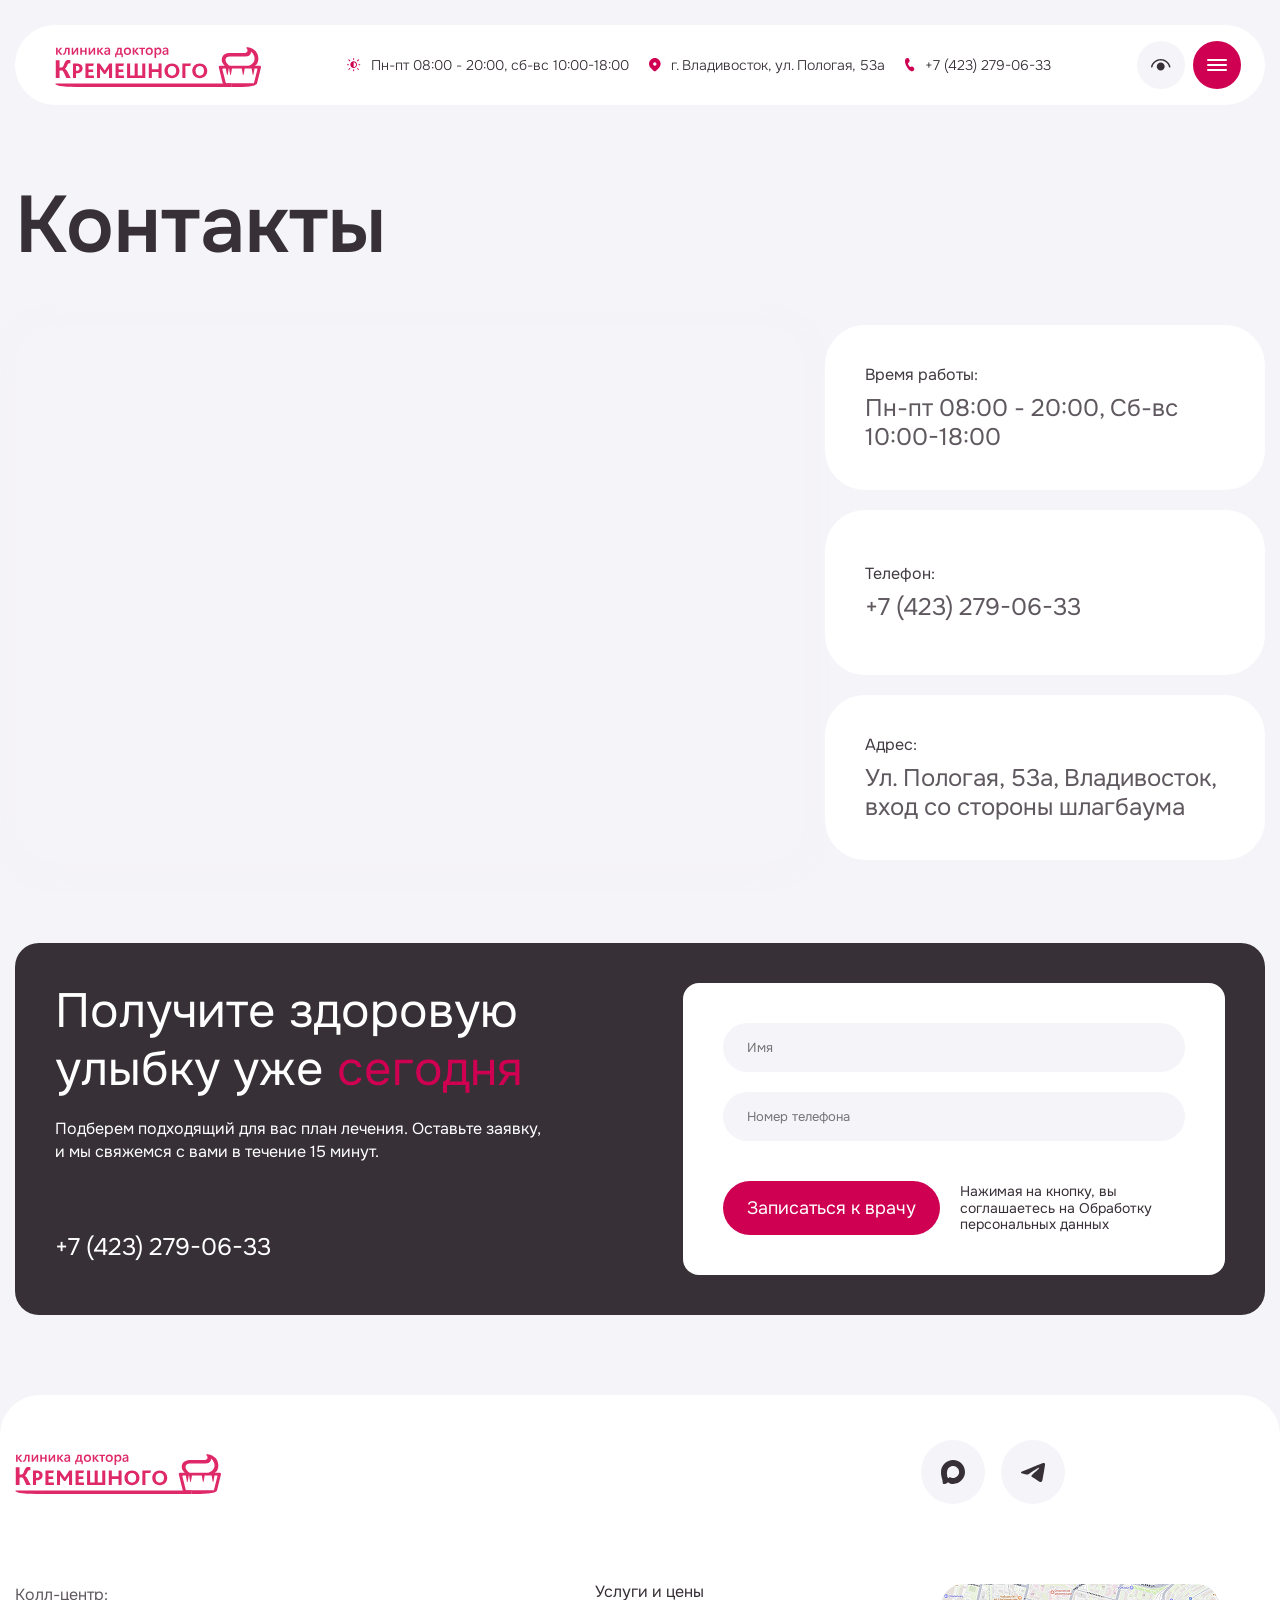
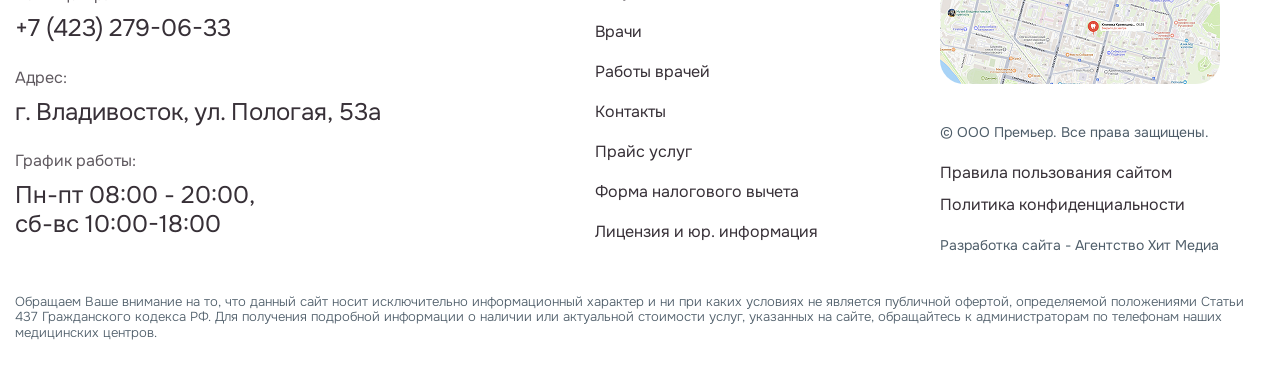
==== template-contacts.html @ be26150f "." ====
<!DOCTYPE html>
<html lang="en">
<head>
    <meta charset="UTF-8">
    <meta name="viewport" content="width=device-width, initial-scale=1.0">
    <link rel="stylesheet" href="css/style.css">
    <title>Document</title>
</head>
<body class="">
    <div class="wrapper">
        <header class="header">
            <div class="container">
                <div class="header__inner">
                    <a href="#" class="logo">
                        <img src="img/logo/logo.svg" alt="Логотип компании">
                    </a>
                    <div class="header__info">
                        <div class="work-time">
                            <svg width="14" height="14" viewBox="0 0 14 14" fill="none" xmlns="http://www.w3.org/2000/svg">
                            <path d="M7.16667 0.5C7.16667 0.22386 6.9428 0 6.66667 0C6.39053 0 6.16667 0.22386 6.16667 0.5V1.5C6.16667 1.77614 6.39053 2 6.66667 2C6.9428 2 7.16667 1.77614 7.16667 1.5V0.5ZM10 6.66667C10 8.5076 8.5076 10 6.66667 10C4.82572 10 3.33333 8.5076 3.33333 6.66667C3.33333 4.82572 4.82572 3.33333 6.66667 3.33333C8.5076 3.33333 10 4.82572 10 6.66667ZM9 6.66667C9 5.378 7.95533 4.33333 6.66667 4.33333V9C7.95533 9 9 7.95533 9 6.66667ZM13.3333 6.66667C13.3333 6.9428 13.1095 7.16667 12.8333 7.16667H11.8333C11.5572 7.16667 11.3333 6.9428 11.3333 6.66667C11.3333 6.39053 11.5572 6.16667 11.8333 6.16667H12.8333C13.1095 6.16667 13.3333 6.39053 13.3333 6.66667ZM7.16667 11.8333C7.16667 11.5572 6.9428 11.3333 6.66667 11.3333C6.39053 11.3333 6.16667 11.5572 6.16667 11.8333V12.8333C6.16667 13.1095 6.39053 13.3333 6.66667 13.3333C6.9428 13.3333 7.16667 13.1095 7.16667 12.8333V11.8333ZM2 6.66667C2 6.9428 1.77614 7.16667 1.5 7.16667H0.5C0.22386 7.16667 0 6.9428 0 6.66667C0 6.39053 0.22386 6.16667 0.5 6.16667H1.5C1.77614 6.16667 2 6.39053 2 6.66667ZM2.18689 1.48003C1.99163 1.28476 1.67504 1.28476 1.47978 1.48003C1.28452 1.67529 1.28452 1.99187 1.47978 2.18713L2.47978 3.18713C2.67504 3.38239 2.99163 3.38239 3.18689 3.18713C3.38215 2.99187 3.38215 2.67529 3.18689 2.48003L2.18689 1.48003ZM1.47978 11.8538C1.67504 12.0491 1.99163 12.0491 2.18689 11.8538L3.18689 10.8538C3.38215 10.6585 3.38215 10.3419 3.18689 10.1467C2.99163 9.9514 2.67504 9.9514 2.47978 10.1467L1.47978 11.1467C1.28452 11.3419 1.28452 11.6585 1.47978 11.8538ZM11.1465 1.48003C11.3417 1.28476 11.6583 1.28476 11.8535 1.48003C12.0488 1.67529 12.0488 1.99187 11.8535 2.18713L10.8535 3.18713C10.6583 3.38239 10.3417 3.38239 10.1465 3.18713C9.9512 2.99187 9.9512 2.67529 10.1465 2.48003L11.1465 1.48003ZM11.8535 11.8538C11.6583 12.0491 11.3417 12.0491 11.1465 11.8538L10.1465 10.8538C9.9512 10.6585 9.9512 10.3419 10.1465 10.1467C10.3417 9.9514 10.6583 9.9514 10.8535 10.1467L11.8535 11.1467C12.0488 11.3419 12.0488 11.6585 11.8535 11.8538Z" fill="#CF0052"/>
                            </svg>
                            Пн-пт 08:00 - 20:00, сб-вс 10:00-18:00 
                        </div>
                        <div class="address">
                            <svg width="12" height="14" viewBox="0 0 12 14" fill="none" xmlns="http://www.w3.org/2000/svg">
                            <path d="M9.90954 9.90954L9.11821 10.6921C8.53495 11.2645 7.77821 12.0005 6.84761 12.9002C6.26615 13.4625 5.34361 13.4624 4.76221 12.9001L2.43479 10.6361C2.14228 10.3489 1.89743 10.1067 1.70021 9.90954C-0.566735 7.64261 -0.566735 3.96714 1.70021 1.7002C3.96714 -0.566735 7.64261 -0.566735 9.90954 1.7002C12.1765 3.96714 12.1765 7.64261 9.90954 9.90954ZM7.47168 5.98801C7.47168 5.06744 6.72541 4.32119 5.80488 4.32119C4.88435 4.32119 4.13807 5.06744 4.13807 5.98801C4.13807 6.90854 4.88435 7.65481 5.80488 7.65481C6.72541 7.65481 7.47168 6.90854 7.47168 5.98801Z" fill="#CF0052"/>
                            </svg>
                            г. Владивосток, ул. Пологая, 53а
                        </div>
                        <a class="phone" href="tel:">
                            <svg width="10" height="14" viewBox="0 0 10 14" fill="none" xmlns="http://www.w3.org/2000/svg">
                            <path d="M1.57527 0.29266L2.293 0.0633196C2.96555 -0.15158 3.68408 0.19572 3.97215 0.87488L4.54528 2.22645C4.79508 2.81541 4.65648 3.50802 4.20261 3.93877L2.93975 5.13744C3.01767 5.8544 3.25868 6.5604 3.66275 7.25547C4.06688 7.95047 4.57155 8.527 5.17681 8.98507L6.69361 8.47927C7.26855 8.28753 7.89468 8.50787 8.24735 9.026L9.06888 10.233C9.47888 10.8353 9.40515 11.6662 8.89641 12.1769L8.35128 12.7241C7.80868 13.2689 7.03368 13.4665 6.31675 13.2429C4.62415 12.7149 3.06795 11.1474 1.64809 8.54047C0.226181 5.92967 -0.275653 3.71459 0.142594 1.89526C0.318594 1.12971 0.8636 0.52006 1.57527 0.29266Z" fill="#CF0052"/>
                            </svg>
                            +7 (423) 279-06-33
                        </a>
                    </div>
                    <div class="header__btns">
                        <a class="header__btns-eye" href="#">
                            <svg width="20" height="12" viewBox="0 0 20 12" fill="none" xmlns="http://www.w3.org/2000/svg">
                            <path d="M9.72499 3.50462C11.9341 3.50462 13.725 5.2955 13.725 7.5046C13.725 9.7138 11.9341 11.5046 9.72499 11.5046C7.51582 11.5046 5.72496 9.7138 5.72496 7.5046C5.72496 5.2955 7.51582 3.50462 9.72499 3.50462ZM9.72499 0C14.3385 0 18.3211 3.15001 19.4261 7.5644C19.5267 7.9662 19.2825 8.3735 18.8807 8.4741C18.4788 8.5746 18.0716 8.3305 17.971 7.9286C17.0321 4.17796 13.6463 1.5 9.72499 1.5C5.8019 1.5 2.41506 4.18026 1.47782 7.9332C1.37746 8.335 0.970325 8.5794 0.568455 8.4791C0.166585 8.3787 -0.0778353 7.9716 0.0225247 7.5697C1.12561 3.15272 5.10945 0 9.72499 0Z" fill="#373037"/>
                            </svg>
                        </a>
                        <a href="#" class="burger-icon">
                            <span></span>
                        </a>
                    </div>
                </div>

                <div class="header-burger-nav">
                    <div class="header-burger__inner container">

                        <div class="header-burger__top">
                            <ul class="burger-nav__column">
                                <li class="burger-nav__phone">
                                    <p>Колл-центр:</p>
                                    <a href="">+7 (423) 279-06-33</a>
                                </li>
                                <li class="burger-nav__address">
                                    <p>Адрес:</p>
                                    <p>г. Владивосток, ул. Пологая, 53а</p>
                                </li>
                                <li class="burger-nav__time">
                                    <p>График работы:</p>
                                    <p>
                                        Пн-пт 08:00 - 20:00, сб-вс 10:00-18:00 
                                    </p>
                                </li>
                            </ul>
                            <div class="burger-nav__column">
                                <nav class="nav">
                                    <p class="column__title">Меню</p>
                                    <ul class="nav__list">
                                        <li class="nav__item"><a href="#">Врачи</a></li>
                                        <li class="nav__item"><a href="#">Услуги и цены</a></li>
                                        <li class="nav__item"><a href="#">Работы врачей</a></li>
                                        <li class="nav__item"><a href="#">Контакты</a></li>
                                    </ul>
                                </nav>
                            </div>
                            <div class="burger-nav__column">
                                <p class="column__title">Документы</p>
                                <ul>
                                    <li><a href="#">Прайс услуг</a></li>
                                    <li><a href="#">Правовые положения</a></li>
                                    <li><a href="#">Договор на оказание услуг</a></li>
                                    <li><a href="#">Форма налогового вычета</a></li>
                                    <li><a href="#">Лицензия и юр. информация</a></li>
                                </ul>
                            </div>
                        </div>
    
                        <div class="header-burger__bottom">
                            <a href="#">
                                <svg width="24" height="24" viewBox="0 0 24 24" fill="none" xmlns="http://www.w3.org/2000/svg">
                                <path fill-rule="evenodd" clip-rule="evenodd" d="M12.2578 23.9315C9.90253 23.9315 8.80799 23.5862 6.90543 22.2048C5.70199 23.7588 1.89113 24.9733 1.72492 22.8955C1.72492 21.3358 1.38108 20.0178 0.991393 18.5789C0.527223 16.8062 0 14.832 0 11.9715C0 5.13969 5.58166 0 12.1948 0C18.8137 0 23.9999 5.39294 23.9999 12.0348C24.0221 18.574 18.7687 23.8966 12.2578 23.9315ZM12.3553 5.90517C9.13465 5.73827 6.62461 7.97718 6.06875 11.4881C5.6103 14.3946 6.42405 17.9342 7.11745 18.1184C7.44983 18.199 8.28651 17.5198 8.80799 16.9961C9.6703 17.5944 10.6745 17.9537 11.7192 18.0378C15.0563 18.1991 17.9077 15.6475 18.1317 12.2996C18.2622 8.94459 15.6928 6.10294 12.3553 5.91094V5.90517Z" fill="#373037"/>
                                </svg>
                            </a>
                            <a href="#">
                                <svg width="24" height="19" viewBox="0 0 24 19" fill="none" xmlns="http://www.w3.org/2000/svg">
                                <path fill-rule="evenodd" clip-rule="evenodd" d="M1.64987 8.17938C8.09231 5.49804 12.3883 3.73034 14.5378 2.87627C20.675 0.437736 21.9503 0.0141366 22.7815 0.000149138C22.9643 -0.00292726 23.3731 0.0403535 23.6379 0.245594C23.8614 0.418895 23.9229 0.653001 23.9524 0.817309C23.9818 0.981618 24.0185 1.35592 23.9893 1.64838C23.6568 4.98655 22.2177 13.0874 21.4856 16.8262C21.1758 18.4082 20.5658 18.9387 19.9753 18.9906C18.6919 19.1034 17.7174 18.1804 16.4744 17.402C14.5294 16.184 13.4305 15.4259 11.5425 14.2373C9.36064 12.8638 10.7751 12.1089 12.0185 10.8751C12.344 10.5522 17.9985 5.63905 18.1079 5.19335C18.1216 5.13761 18.1343 4.92982 18.0051 4.82011C17.8759 4.71039 17.6851 4.74791 17.5475 4.77775C17.3524 4.82004 14.2452 6.78196 8.22584 10.6635C7.34386 11.242 6.545 11.5239 5.82924 11.5091C5.04018 11.4929 3.52233 11.0829 2.39397 10.7326C1.00999 10.3028 -0.0899676 10.0756 0.00581422 9.34573C0.0557033 8.96558 0.603723 8.57679 1.64987 8.17938Z" fill="#373037"/>
                                </svg>
                            </a>
                        </div>
                    </div>

                </div>
            </div>
        </header>

        <main class="main">
            <section class="hero-section">
                <div class="container">
                    <h1 class="section__title">Контакты</h1>
                    <div class="contacts__inner">
                        <div class="contacts__column">
                            <iframe src="https://yandex.ru/map-widget/v1/?um=constructor%3A7e3ca9efb55ebc6b93f25aa9ad76869f845c40c730235722e3cf40fe9f1880e3&amp;source=constructor" width="900" height="535" frameborder="0"></iframe>
                        </div>
                        <div class="contacts__column">
                            <div class="contacts__block">
                                <p>Время работы:</p>
                                <p>Пн-пт 08:00 - 20:00,
                                    Сб-вс 10:00-18:00
                                </p>
                            </div>
                            <div class="contacts__block">
                                <p>Телефон:</p>
                                <a href="">+7 (423) 279-06-33</a>
                            </div>
                            <div class="contacts__block">
                                <p>Адрес:</p>
                                <p>Ул. Пологая, 53а, Владивосток, вход со стороны шлагбаума</p>
                            </div>
                        </div>
                    </div>
                </div>
            </section>

            <section class="form">
                <div class="container">
                    <div class="form__inner">
                        <div class="form__column">
                            <h6 class="title">Получите здоровую улыбку уже <span class="title__accent">сегодня</span></h6>
                            <p class="form__column-text">Подберем подходящий для вас план лечения. Оставьте заявку, и мы свяжемся с вами в течение 15 минут.</p>
                            <a href="#" class="form__column-number">+7 (423) 279-06-33</a>
                        </div>
                        <form action="">
                            <input type="text" placeholder="Имя">
                            <input type="tel" placeholder="Номер телефона" >
                            <label for="">
                                <input type="submit" value="Записаться к врачу">
                                <span>Нажимая на кнопку, вы соглашаетесь на Обработку персональных данных</span>
                            </label>
                        </form>
                    </div>
                </div>
            </section>


            <section class="">

            </section>
        </main>


        <footer class="footer">
            <div class="container">
                <div class="footer__top">
                    <a href="#" class="logo">
                        <img src="img/logo/logo.svg" alt="Логотип компании">
                    </a>

                    <div class="footer__socials">
                        <a href="#">
                                <svg width="24" height="24" viewBox="0 0 24 24" fill="none" xmlns="http://www.w3.org/2000/svg">
                                <path fill-rule="evenodd" clip-rule="evenodd" d="M12.2578 23.9315C9.90253 23.9315 8.80799 23.5862 6.90543 22.2048C5.70199 23.7588 1.89113 24.9733 1.72492 22.8955C1.72492 21.3358 1.38108 20.0178 0.991393 18.5789C0.527223 16.8062 0 14.832 0 11.9715C0 5.13969 5.58166 0 12.1948 0C18.8137 0 23.9999 5.39294 23.9999 12.0348C24.0221 18.574 18.7687 23.8966 12.2578 23.9315ZM12.3553 5.90517C9.13465 5.73827 6.62461 7.97718 6.06875 11.4881C5.6103 14.3946 6.42405 17.9342 7.11745 18.1184C7.44983 18.199 8.28651 17.5198 8.80799 16.9961C9.6703 17.5944 10.6745 17.9537 11.7192 18.0378C15.0563 18.1991 17.9077 15.6475 18.1317 12.2996C18.2622 8.94459 15.6928 6.10294 12.3553 5.91094V5.90517Z" fill="#373037"/>
                                </svg>
                        </a>
                        <a href="#">
                                <svg width="24" height="19" viewBox="0 0 24 19" fill="none" xmlns="http://www.w3.org/2000/svg">
                                <path fill-rule="evenodd" clip-rule="evenodd" d="M1.64987 8.17938C8.09231 5.49804 12.3883 3.73034 14.5378 2.87627C20.675 0.437736 21.9503 0.0141366 22.7815 0.000149138C22.9643 -0.00292726 23.3731 0.0403535 23.6379 0.245594C23.8614 0.418895 23.9229 0.653001 23.9524 0.817309C23.9818 0.981618 24.0185 1.35592 23.9893 1.64838C23.6568 4.98655 22.2177 13.0874 21.4856 16.8262C21.1758 18.4082 20.5658 18.9387 19.9753 18.9906C18.6919 19.1034 17.7174 18.1804 16.4744 17.402C14.5294 16.184 13.4305 15.4259 11.5425 14.2373C9.36064 12.8638 10.7751 12.1089 12.0185 10.8751C12.344 10.5522 17.9985 5.63905 18.1079 5.19335C18.1216 5.13761 18.1343 4.92982 18.0051 4.82011C17.8759 4.71039 17.6851 4.74791 17.5475 4.77775C17.3524 4.82004 14.2452 6.78196 8.22584 10.6635C7.34386 11.242 6.545 11.5239 5.82924 11.5091C5.04018 11.4929 3.52233 11.0829 2.39397 10.7326C1.00999 10.3028 -0.0899676 10.0756 0.00581422 9.34573C0.0557033 8.96558 0.603723 8.57679 1.64987 8.17938Z" fill="#373037"/>
                                </svg>
                        </a>
                    </div>


                </div>
                <div class="footer__hero">
                    <ul class="burger-nav__column">
                        <li class="burger-nav__phone">
                            <p>Колл-центр:</p>
                            <a href="">+7 (423) 279-06-33</a>
                        </li>
                        <li class="burger-nav__address">
                            <p>Адрес:</p>
                            <p>г. Владивосток, ул. Пологая, 53а</p>
                        </li>
                        <li class="burger-nav__time">
                            <p>График работы:</p>
                            <p>
                                Пн-пт 08:00 - 20:00, сб-вс 10:00-18:00 
                            </p>
                        </li>
                    </ul>

                    <div class="footer__info">
                        <div class="footer__column">
                            <ul>
                                <li><a href="#">Услуги и цены</a></li>
                                <li><a href="#">Врачи</a></li>
                                <li><a href="#">Работы врачей</a></li>
                                <li><a href="#">Контакты</a></li>
                                <li><a href="#">Прайс услуг</a></li>
                                <li><a href="#">Форма налогового вычета</a></li>
                                <li><a href="#">Лицензия и юр. информация</a></li>
                            </ul>
                        </div>
                        <div class="footer__column">
                            <div class="footer__map">
                                <img src="img/decor/address-map.jpg" alt="">
                            </div>
                            <p>© ООО Премьер. Все права защищены.</p>
                            <div class="footer__column-link">
                                <a href="#">Правила пользования сайтом</a>
                                <a href="#">Политика конфиденциальности</a>
                            </div>
                            <p>Разработка сайта - Агентство Хит Медиа</p>
                        </div>
                    </div>

                </div>
                <div class="footer__bottom">
                    <p>Обращаем Ваше внимание на то, что данный сайт носит исключительно информационный характер и ни при каких условиях не является публичной офертой, определяемой положениями Статьи 437 Гражданского кодекса РФ. Для получения подробной информации о наличии или актуальной стоимости услуг, указанных на сайте, обращайтесь к администраторам по телефонам наших медицинских центров.</p>
                </div>
            </div>
        </footer>
    </div>


    <script>

    </script>

    <script src="js/inputmask.min.js"></script>
    <script src="js/swiper-bundle.min.js"></script>
    <script src="js/script.js"></script>
</body>
</html>
---- css/style.css ----
@import url("reset.css");
@import url("font.css");
@import url("swiper-bundle.min.css");
@import url("doctors.css");


:root {
  --body-bg: #f5f4f9;
  --general-dark: #373037;
  --accent: #cf0052;
}
html {
  scroll-behavior: smooth;
  scroll-padding-top: 10vh;
}
body {
  background: var(--body-bg);
  font-family: "Onest", "Arial", sans-serif;
  color: #373037;
}

.wrapper {
  min-height: 100%;
  width: 100%;
  overflow: hidden;
  display: flex;
  flex-direction: column;
  justify-content: space-between;
}
.container {
  max-width: 1388px;
  margin: 0 auto;
  padding: 0 15px;
  height: 100%;
}
.body--opened-menu {
  overflow: hidden;
}
.title {
  font-size: 48px;
  line-height: 120%;
}
.title__accent {
  color: var(--accent);
}
.advantages,
.directions,
.banner,
.portfolio,
.feedback,
.team,
.media,
.stocks,
.form,
.footer {
  margin-top: 80px;
}
/* ---------------------------------------------------------------------------------------------------------- */
.hero-button-prev,
.hero-button-next,
.team-prev,
.team-next {
  background: #ffffff;
}
.portfolio-prev,
.portfolio-next,
.feedback-prev,
.feedback-next {
  background: var(--body-bg);
}
.hero-button-prev,
.hero-button-next,
.portfolio-prev,
.portfolio-next,
.feedback-prev,
.feedback-next,
.team-prev,
.team-next {
  width: 52px;
  height: 52px;
  border-radius: 100%;
  display: flex;
  justify-content: center;
  align-items: center;
  cursor: pointer;
  transition: all 0.3s;
}
.hero-button-prev svg path,
.hero-button-next svg path,
.portfolio-prev svg path,
.portfolio-next svg path,
.feedback-prev svg path,
.feedback-next svg path,
.team-prev svg path,
.team-next svg path {
  transition: all 0.3s;
}
.hero-button-prev:hover svg path,
.hero-button-next:hover svg path,
.portfolio-prev:hover svg path,
.portfolio-next:hover svg path,
.feedback-prev:hover svg path,
.feedback-next:hover svg path,
.team-prev:hover svg path,
.team-next:hover svg path {
  fill: #ffffff;
}
.hero-button-prev:hover,
.hero-button-next:hover,
.portfolio-prev:hover,
.portfolio-next:hover,
.feedback-prev:hover,
.feedback-next:hover,
.team-prev:hover,
.team-next:hover {
  background: var(--accent);
}

/* ---------------------------------------------------------------------------------------------------------- */
.header {
  padding-top: 25px;
}
.header__inner {
  padding: 16px 24px 16px 40px;
  background: #ffffff;
  border-radius: 40px;
  display: flex;
  justify-content: space-between;
  align-items: center;
}
.logo img {
  max-width: 206px;
  width: 100%;
}
.header__info {
  display: flex;
  gap: 20px;
  font-size: 14px;
  font-weight: 300;
}
.work-time,
.address,
.phone {
  display: flex;
  align-items: center;
  gap: 10px;
}
.header__btns {
  display: flex;
  align-items: center;
  gap: 8px;
}
.header__btns-eye {
  background: var(--body-bg);
  width: 48px;
  height: 48px;
  border-radius: 100%;
  display: flex;
  justify-content: center;
  align-items: center;
}
.burger-icon {
  background: var(--accent);
  width: 48px;
  height: 48px;
  display: flex;
  justify-content: center;
  align-items: center;
  border-radius: 100%;
}
.burger-icon span,
.burger-icon span::before,
.burger-icon span::after {
  display: block;
  background: #ffffff;
  width: 20px;
  height: 2px;
  border-radius: 100px;
  transition: all 0.4s;
}
.burger-icon span {
  position: relative;
}
.burger-icon span::before,
.burger-icon span::after {
  content: "";
  position: absolute;
}
.burger-icon span::before {
  top: -5px;
  transition: all 0.4s;
}
.burger-icon span::after {
  bottom: -5px;
  transition: all 0.4s;
}
.body--opened-menu .burger-icon span::before {
  top: 0px;
  transform: rotate(45deg);
}
.body--opened-menu .burger-icon span::after {
  bottom: 0px;
  transform: rotate(-45deg);
}
.body--opened-menu .burger-icon span {
  background: transparent;
}

.header-burger__top {
  display: grid;
  grid-template-columns: 1fr 325px 325px;
  gap: 20px;
}
.burger-nav__column:first-child,
.burger-nav__column ul,
.footer__column ul {
  display: flex;
  flex-direction: column;
  gap: 24px;
}
.burger-nav__phone p,
.burger-nav__address p:first-child,
.burger-nav__time p:first-child {
  font-size: 16px;
  color: rgba(55, 48, 55, 0.8);
  line-height: 140%;
  margin-bottom: 8px;
}
.burger-nav__phone a,
.burger-nav__address p:last-child,
.burger-nav__time p:last-child,
.column__title,
.burger-nav__column:nth-child(2) ul li {
  font-size: 24px;
  line-height: 120%;
}
.burger-nav__time p:last-child {
  max-width: 250px;
}
.column__title {
  color: var(--accent);
  margin-bottom: 37px;
}
.burger-nav__column:nth-child(2) ul li {
  font-weight: normal;
}
.burger-nav__column:last-child ul li {
  color: rgba(55, 48, 55, 0.8);
}
.burger-nav__column ul li a {
  transition: all 0.3s;
}
.burger-nav__column ul li a:hover {
  color: var(--accent);
}
.header-burger__bottom {
  margin-top: 80px;
  display: flex;
  align-items: center;
  gap: 16px;
}
.header-burger__bottom a {
  width: 64px;
  height: 64px;
  border-radius: 100%;
  background: var(--body-bg);
  display: flex;
  justify-content: center;
  align-items: center;
  transition: all 0.3s;
}
.header-burger__bottom a svg path {
  transition: all 0.3s;
}
.header-burger__bottom a:hover {
  background: var(--accent);
}
.header-burger__bottom a:hover svg path {
  fill: #ffffff;
}
.header-burger-nav {
  position: fixed;
  inset: 0;
  z-index: 10;
  background: #ffffff;

  transform: translateY(-50%);
  opacity: 0;
  visibility: hidden;
  height: 500px;
  transition: all 0.4s;
}
.header-burger__inner {
  padding: 64px 24px 40px 40px;
}
.body--opened-menu .header {
  position: relative;
  z-index: 11;
  background: #ffffff;
}
.body--opened-menu .header__inner {
  filter: none;
  pointer-events: auto;
}
.body--opened-menu .header-burger-nav {
  transform: translateY(20%);
  opacity: 1;
  visibility: visible;
  border-radius: 0 0 40px 40px;
}
.body--opened-menu .main,
.body--opened-menu .footer,
.body--opened-menu main:not(.header),
.body--opened-menu footer:not(.header),
.body--opened-menu .content-wrapper {
  filter: blur(8px);
  opacity: 0.7;
  pointer-events: none;
  user-select: none;
  transition: all 0.3s ease;
}
.body--opened-menu::before {
  content: "";
  position: fixed;
  top: 0;
  left: 0;
  width: 100%;
  height: 100%;
  background: rgba(55, 48, 55, 0.6);
  z-index: 9;
  pointer-events: none;
}
/* ---------------------------------------------------------------------------------------------------------- */
.hero {
  margin-top: 20px;
  position: relative;
}
.hero__top {
  padding: 40px 40px 80px;
  background: #ffffff;
  border-radius: 40px 40px 0 0;
  display: flex;
  justify-content: space-between;
}
.hero__title {
  font-size: 64px;
  font-weight: 500;
  line-height: 110%;
}
.hero__text {
  max-width: 400px;
  width: 100%;
  text-align: end;
}
.hero__text span {
  font-size: 48px;
  line-height: 120%;
}
.hero__text a {
  display: flex;
  justify-content: end;
  font-size: 24px;
  line-height: 120%;
  margin-top: 16px;
}
.hero__inner {
  height: 500px;
  position: relative;
  z-index: 1;
  margin-top: -40px;
  overflow: visible;
}
.hero-swiper {
  position: relative;
  overflow: visible;
  height: 100%;
}
.hero__arrows {
  position: absolute;
  top: 40px;
  right: 40px;
  z-index: 10;
  display: flex;
  gap: 20px;
}
.hero-slide {
  padding: 40px;
  display: flex;
  background: #373037;
  border-radius: 40px;
  position: relative;
}
.hero-slide__column {
  max-width: 440px;
  position: relative;
  z-index: 2;
}
.hero-slide__column {
  max-width: 440px;
  display: flex;
  flex-direction: column;
  justify-content: space-between;
}
.hero-slide__title {
  color: #ffffff;
  font-size: 48px;
  line-height: 120%;
  margin-bottom: 20px;
}
.hero-slide__desc {
  line-height: 140%;
  color: rgb(255, 255, 255, 0.8);
}
.hero-slide__btn {
  max-width: 300px;
  padding: 16px 24px;
  background: #ffffff;
  border-radius: 24px;
  text-decoration: none;
  color: #373037;
  text-align: center;
}
.hero-slide__img {
  overflow: visible;
  position: relative;
  flex: 1;
}
.hero-slide__img img {
  max-width: 745px;
  width: auto;
  position: absolute;
  bottom: -40px;
  left: 0;
  z-index: 2;
  transform: translateY(0px);
  pointer-events: none;
}
.hero-slide__img img {
  opacity: 1;
  visibility: visible;
}
.hero-swiper .swiper-slide-next,
.hero-swiper .swiper-slide-prev {
  opacity: 0;
}
.swiper-horizontal > .swiper-pagination-bullets,
.swiper-pagination-bullets.swiper-pagination-horizontal,
.swiper-pagination-custom,
.swiper-pagination-fraction {
  right: 40px;
  display: flex;
  justify-content: end;
  padding-right: 40px;
  padding-bottom: 25px;
}
.hero-pagination .swiper-pagination-bullet {
  background: none;
  border: 1px solid #ffffff;
  opacity: 1;
}
.hero-pagination .swiper-pagination-bullet-active {
  background: #ffffff;
}

/* ---------------------------------------------------------------------------------------------------------- */
.advantages__list {
  display: flex;
  justify-content: center;
  gap: 20px;
}
.advantages__item {
  max-width: 325px;
  width: 100%;
  height: 160px;
  border-radius: 40px;
  overflow: hidden;
  background: #ffffff;
  box-shadow: 0 4px 12px rgba(245, 244, 249, 0.5);
  display: flex;
  justify-content: center;
  align-items: center;
  font-size: 24px;
  line-height: 120%;
}
.advantages__item:nth-child(2) {
  background: url("../img/decor/adv-1.jpg");
  color: #ffffff;
}
.advantages__item:nth-child(3) {
  background: url("../img/decor/adv-3.jpg");
}

.advantages__item-img {
  position: relative;
}
.advantages__item-img img {
  position: absolute;
}
.advantages__item:nth-child(1) .advantages__item-img img {
  top: 30px;
  right: -30px;
}
.advantages__item:nth-child(4) .advantages__item-img img {
  top: -80px;
  left: -40px;
}

/* ---------------------------------------------------------------------------------------------------------- */
.directions__top {
  display: flex;
  justify-content: space-between;
  align-items: center;
  margin-bottom: 40px;
}
.directions__link {
  display: flex;
  align-items: center;
  gap: 15px;
  background: #ffffff;
  border-radius: 40px;
  padding: 16px 24px;
  box-shadow: 0 4px 12px rgba(245, 244, 249, 0.5);
  transition: all 0.3s;
}
.directions__link:hover {
  background: var(--accent);
  color: #ffffff;
}
.directions__link svg path {
  transition: all 0.3s;
}
.directions__link:hover svg path {
  fill: #ffffff;
}
.directions__list {
  display: grid;
  grid-template-columns: repeat(3, 1fr);
  gap: 20px;
}
.directions__item {
  height: 360px;
  background: #ffffff;
  border-radius: 40px;
  padding: 40px;
  display: flex;
  flex-direction: column;
  justify-content: space-between;
}
.directions__item-top {
  display: flex;
  justify-content: space-between;
  align-items: center;
}
.directions__item-title {
  font-size: 24px;
  line-height: 120%;
}
.directions__item-img {
  width: 44px;
  height: 44px;
  border-radius: 24px;
  overflow: hidden;
}
.directions__item-tags {
  display: flex;
  flex-wrap: wrap;
  gap: 12px;
}
.directions__item-tag {
  background: var(--body-bg);
  border-radius: 24px;
  padding: 12px 20px;
}
/* ---------------------------------------------------------------------------------------------------------- */
.banner__inner {
  background: url("../img/decor/banner-bg.jpg") no-repeat;
  background-size: cover;
  border-radius: 40px;
  padding: 40px;
}
.banner__info {
  max-width: 690px;
  width: 100%;
  background: #ffffff;
  border-radius: 40px;
  padding: 40px;
}
.banner__info .title {
  margin-bottom: 20px;
}
.banner__text {
  color: rgba(55, 48, 55, 0.8);
  line-height: 140%;
  margin-bottom: 68px;
}
.banner__btns {
  display: flex;
  gap: 20px;
}
.banner__btns a {
  width: fit-content;
  padding: 16px 24px;
  font-size: 18px;
  border-radius: 40px;
  transition: all 0.3s;
}
.banner__btns a:first-child {
  background: var(--accent);
  color: #ffffff;
}
.banner__btns a:last-child {
  background: var(--body-bg);
}
.banner__btns a:first-child:hover {
  background: var(--body-bg);
  color: var(--general-dark);
}
.banner__btns a:last-child:hover {
  background: var(--accent);
  color: #ffffff;
}
/* ---------------------------------------------------------------------------------------------------------- */
.portfolio__inner {
  display: flex;
  justify-content: space-between;
  gap: 20px;
}
.portfolio__column {
  background: #ffffff;
  border-radius: 40px;
  max-width: 670px;
  width: 100%;
  padding: 40px;
  flex-shrink: 0;
  display: flex;
  flex-direction: column;
  justify-content: space-between;
  gap: 20px;
}
.portfolio__column-bottom {
  display: flex;
  justify-content: space-between;
  gap: 10px;
}
.portfolio__column-link {
  display: flex;
  align-items: center;
  gap: 15px;
  background: var(--body-bg);
  border-radius: 40px;
  padding: 16px 24px;
  box-shadow: 0 4px 12px rgba(245, 244, 249, 0.5);
  transition: all 0.3s;
}
.portfolio__column-link svg path {
  transition: all 0.3s;
}
.portfolio__column-link:hover {
  background: var(--accent);
  color: #ffffff;
}
.portfolio__column-link:hover svg path {
  fill: #ffffff;
}
.portfolio-arrows {
  display: flex;
  gap: 20px;
}
.portfolio-slide {
  border-radius: 40px;
  overflow: hidden;
}
.portfolio-slide img {
  max-width: 670px;
  width: 100%;
  object-fit: contain;
}
/* ---------------------------------------------------------------------------------------------------------- */
.feedback__inner {
  background: var(--general-dark);
  border-radius: 40px;
  padding: 40px;
  color: #ffffff;
  margin-bottom: 20px;
}
.feedback__top {
  display: flex;
  justify-content: space-between;
  margin-bottom: 40px;
}
.feedback-arrows {
  display: flex;
  gap: 20px;
}
.feedback-slide {
  max-width: 410px;
  height: 270px;
  padding: 40px;
  border-radius: 24px;
  background: #ffffff;
  color: var(--general-dark);
}
.feedback-user__name {
  font-size: 24px;
  line-height: 120%;
  margin-bottom: 12px;
}
.feedback-date {
  font-size: 14px;
  font-weight: 300;
  line-height: 120%;
  margin-bottom: 4px;
}
.feedback-stars {
  color: #faca0e;
  margin-bottom: 20px;
}
.feedback-text {
  color: rgba(55, 48, 55, 0.8);
  line-height: 140%;
}
.feedback__list {
  display: flex;
  justify-content: center;
  gap: 20px;
}
.feedback__list li {
  justify-items: center;
  display: block;
  width: 100%;
}
.feedback__item {
  display: flex;
  justify-content: center;
  align-items: center;
  flex-direction: column;
  background: var(--general-dark);
  color: #ffffff;
  max-width: 325px;
  width: 100%;
  border-radius: 40px;
  padding: 40px;
}
.feedback__item-name {
  font-size: 24px;
  line-height: 120%;
  margin-bottom: 20px;
}
.feedback__item-number {
  font-size: 48px;
  line-height: 120%;
  margin-bottom: 4px;
}
.feedback__item-stars {
  font-size: 25px;
  color: #faca0e;
  margin-bottom: 20px;
}
.feedback__item-all {
  line-height: 140%;
}
.modal {
  display: none;
  position: fixed;
  top: 0;
  left: 0;
  width: 100%;
  height: 100%;
  background: rgba(0, 0, 0, 0.7);
  backdrop-filter: blur(20px);
  z-index: 10;
  justify-content: center;
  align-items: center;
}
.modal.active {
  display: flex;
  animation: fadeIn 0.3s ease;
}
.modal__content {
  background: #ffffff;
  max-width: 670px;
  width: 90%;
  padding: 30px;
  border-radius: 24px;
  position: relative;
  max-height: 80vh;

  animation: slideIn 0.3s ease;
}
.modal__close {
  position: absolute;
  top: -10px;
  right: -10px;
  width: 52px;
  height: 52px;
  border-radius: 100%;
  font-size: 28px;
  border: none;
  cursor: pointer;
  color: #666;
  z-index: 111;
  background: var(--accent);
  overflow: visible;
  display: flex;
  justify-content: center;
  align-items: center;
}
.feedback-readmore {
  background: none;
  border: none;
  color: var(--accent);
  cursor: pointer;
  font-size: 16px;
}
.feedback-readmore:hover {
  text-decoration: underline;
}
@keyframes fadeIn {
  from {
    opacity: 0;
  }
  to {
    opacity: 1;
  }
}
@keyframes slideIn {
  from {
    transform: translateY(-50px);
    opacity: 0;
  }
  to {
    transform: translateY(0);
    opacity: 1;
  }
}
/* ---------------------------------------------------------------------------------------------------------- */
.team__top {
  display: flex;
  justify-content: space-between;
  margin-bottom: 40px;
}
.team-arrows {
  display: flex;
  gap: 20px;
}
.team-slide {
  background: #ffffff;
  box-shadow: 0 4px 12px rgba(245, 244, 249, 0.5);
  border-radius: 40px;
  padding: 32px 22px;
  height: auto;
}
.team-slide__img {
  display: block;
  margin: 0 auto 20px;
  max-width: 280px;
  width: 100%;
  max-height: 280px;
  border-radius: 100%;
  overflow: hidden;
}
.team-slide__name {
  font-size: 20px;
  line-height: 120%;
  margin-bottom: 12px;
}
.team-slide__text {
  font-size: 14px;
  line-height: 120%;
  max-width: 258px;
  color: rgba(55, 48, 55, 0.8);
}
/* ---------------------------------------------------------------------------------------------------------- */
.video-wrapper {
  position: relative;
  width: 100%;
  display: inline-block;
}

.video-wrapper video {
  width: 100%;
  display: block;
  border-radius: 40px;
  max-height: 640px;
}
.custom-play-btn {
  position: absolute;
  top: 50%;
  left: 50%;
  transform: translate(-50%, -50%);
  width: 120px;
  height: 120px;
  background: #ffffff;
  border-radius: 50%;
  cursor: pointer;
  display: flex;
  align-items: center;
  justify-content: center;
  transition: all 0.3s ease;
  z-index: 10;
  padding: 0;
}
.custom-play-btn:hover {
  transform: translate(-50%, -50%) scale(1.1);
}
.custom-play-btn:active {
  transform: translate(-50%, -50%) scale(0.95);
}
.custom-play-btn.hide {
  display: none;
}
.media__list {
  margin-top: 20px;
  display: flex;
  gap: 20px;
  position: relative;
}
.media__item {
  max-width: 325px;
  width: 100%;
  background: #ffffff;
  border-radius: 40px;
  padding: 40px;
  text-align: center;
  color: #223544;
}
.media__item:first-child {
  position: absolute;
  right: 40px;
  top: -260px;
  box-shadow: 0 4px 12px rgba(245, 244, 249, 0.5);
}
.media__item-number {
  font-size: 48px;
  line-height: 120%;

  margin-bottom: 8px;
}
.media__item-text {
  line-height: 140%;
}
/* ---------------------------------------------------------------------------------------------------------- */
.stocks__inner {
  display: flex;
  gap: 20px;
}
.stocks__column {
  max-width: 670px;
  width: 100%;
  background: #ffffff;
  border-radius: 24px;
  padding: 60px;
  display: flex;
  flex-direction: column;
  justify-content: space-between;
  align-items: start;
}
.stocks__column-info .title {
  margin-bottom: 20px;
}
.stocks__column-text {
  margin-bottom: 70px;
}
.stocks__column-btn {
  display: flex;
  align-items: center;
  gap: 15px;
  padding: 16px 24px;
  border-radius: 40px;
  transition: all 0.3s;
}
.stocks__column:first-child .stocks__column-btn svg path {
  transition: all 0.3s;
}
.stocks__column:first-child .stocks__column-btn {
  background: var(--body-bg);
}
.stocks__column:last-child .stocks__column-btn {
  background: var(--accent);
  color: #ffffff;
}
.stocks__column:first-child .stocks__column-btn:hover {
  color: #ffffff;
  background: var(--accent);
}
.stocks__column:first-child .stocks__column-btn:hover svg path {
  fill: #ffffff;
}
.stocks__column:last-child .stocks__column-btn:hover {
  background: var(--body-bg);
  color: var(--general-dark);
}
.promo-modal-overlay {
  position: fixed;
  top: 0;
  left: 0;
  width: 100%;
  height: 100%;
  background-color: rgba(0, 0, 0, 0.6);
  backdrop-filter: blur(5px);
  display: flex;
  align-items: center;
  justify-content: center;
  z-index: 10;
  visibility: hidden;
  opacity: 0;
  transition:
    visibility 0.2s,
    opacity 0.2s ease;
}
.promo-modal-overlay.active {
  visibility: visible;
  opacity: 1;
}
.promo-modal {
  background: var(--general-dark);
  padding: 40px;
  max-width: 90%;
  width: 100%;
  border-radius: 24px;
  transform: scale(0.96);
  transition: transform 0.2s ease;
  color: #ffffff;
}
.promo-modal-overlay.active .promo-modal {
  transform: scale(1);
}
.promo-modal__header {
  display: flex;
  justify-content: space-between;
  align-items: center;
  margin-bottom: 40px;
}
.promo-swiper .swiper-slide {
  height: auto;
}
.promo-slide {
  background: #ffffff;
  border-radius: 24px;
  padding: 40px;
  color: var(--general-dark);
  height: 100%;
  min-height: 400px;
  display: flex;
  flex-direction: column;
  justify-content: space-between;
}
.promo-slide__badge {
  margin-bottom: 20px;
}
.promo-slide__desc {
  color: rgba(55, 48, 55, 0.8);
  line-height: 140%;
}
/* ---------------------------------------------------------------------------------------------------------- */
.form__inner {
  color: #ffffff;
  border-radius: 24px;
  background: var(--general-dark);
  padding: 40px;
  display: flex;
  justify-content: space-between;
  gap: 40px;
}
.form__column .title {
  margin-bottom: 20px;
}
.form__column-text {
  max-width: 496px;
  line-height: 140%;
  margin-bottom: 70px;
}
.form__column-number {
  font-size: 24px;
  line-height: 120%;
}
.form__inner form {
  background: #ffffff;
  border-radius: 16px;
  padding: 40px;
  display: flex;
  flex-direction: column;
  gap: 20px;
}
.form__inner form input {
  background: var(--body-bg);
  border-radius: 60px;
  padding: 16px 24px;
}
.form__inner form label {
  margin-top: 20px;
  display: flex;
  align-items: center;
  gap: 20px;
}
.form__inner form label input {
  background: var(--accent);
  color: #ffffff;
  font-size: 18px;
}
.form__inner form label span {
  font-size: 14px;
  line-height: 120%;
  color: var(--general-dark);
}
/* ---------------------------------------------------------------------------------------------------------- */
.footer {
  background: #ffffff;
  padding: 45px 0 25px;
  border-radius: 40px 40px 0 0;
}
.footer__top {
  display: flex;
  justify-content: space-between;
  align-items: center;
  margin-bottom: 80px;
}
.footer__top .logo img {
  max-width: 275px;
  width: 100%;
}
.footer__socials {
  display: flex;
  align-items: center;
  gap: 16px;
  margin-right: 200px;
}
.footer__socials a {
  width: 64px;
  height: 64px;
  border-radius: 100%;
  background: var(--body-bg);
  display: flex;
  justify-content: center;
  align-items: center;
  transition: all 0.3s;
}
.footer__socials a svg path {
  transition: all 0.3s;
}
.footer__socials a:hover {
  background: var(--accent);
}
.footer__socials a:hover svg path {
  fill: #ffffff;
}
.footer__hero {
  display: flex;
  justify-content: space-between;
  gap: 10px;
}
.footer__info {
  display: flex;
  gap: 20px;
}
.footer__column {
  display: flex;
  flex-direction: column;
  gap: 24px;
  width: 325px;
}
.footer__map img {
  border-radius: 24px;
  max-width: 280px;
  margin-bottom: 16px;
}
.footer__column-link {
  display: flex;
  flex-direction: column;
  gap: 16px;
}
.footer__column p {
  font-size: 14px;
  line-height: 120%;
  color: rgba(34, 53, 68, 0.8);
}
.footer__bottom {
  margin-top: 40px;
  font-size: 13px;
  font-weight: 300;
  color: rgba(34, 53, 68, 0.8);
  line-height: 120%;
}
/* ---------------------------------------------------------------------------------------------------------- */
/* ---------------------------------------------------------------------------------------------------------- */

@media (max-width: 1200px) {
  .header__info {
    gap: 10px;
    flex-wrap: wrap;
    justify-content: center;
  }
  .header-burger__top {
    grid-template-columns: 1fr 0.5fr 0.5fr;
  }
  /* ----------------------------------------------------------- */
  .hero-slide__img img {
    max-width: 550px;
  }
  .hero__title {
    font-size: 50px;
  }
  .hero__text span {
    font-size: 35px;
  }
  .hero__text a {
    font-size: 20px;
  }
  .hero__top {
    padding: 40px 40px 65px;
  }
  .hero-slide_3 img {
    max-width: 400px;
  }
  .hero-slide_4 img {
    max-width: 510px;
  }
  .hero-slide__title {
    font-size: 42px;
  }
  /* ----------------------------------------------------------- */
  .directions__list {
    grid-template-columns: repeat(2, 1fr);
    justify-self: center;
  }
  /* ----------------------------------------------------------- */
  .portfolio__column {
    max-width: 530px;
  }
  /* ----------------------------------------------------------- */
  .media__list {
    flex-wrap: wrap;
    justify-content: center;
  }
  /* ----------------------------------------------------------- */
}

@media (max-width: 1100px) {
  .advantages__list {
    flex-wrap: wrap;
  }
}
@media (max-width: 1000px) {
  .feedback__list {
    display: grid;
    grid-template-columns: 1fr 1fr;
    justify-self: center;
  }
  /* ----------------------------------------------------------- */
  .form__inner {
    gap: 25px;
    flex-direction: column;
  }

  .form__column .title {
    max-width: 75%;
  }
  .form__column-text {
    margin-bottom: 30px;
  }
  .footer__hero {
    flex-direction: column;
    gap: 30px;
  }
  .footer__info {
    flex-wrap: wrap;
    justify-content: space-between;
  }
  .footer__socials {
    margin-right: 0;
  }
}
@media (max-width: 1060px) {
  .portfolio__inner {
    align-items: center;
    flex-direction: column;
  }
  .portfolio__column {
    max-width: 670px;
  }
  .portfolio-swiper {
    width: 100%;
    max-width: 670px;
    margin: 0 auto;
  }

  .portfolio-slide {
    display: flex;
    justify-content: center;
    align-items: center;
    min-height: auto;
  }

  .portfolio-slide img {
    width: 100%;
    max-width: 100%;
    height: auto;
    object-fit: cover;
  }
  /* ----------------------------------------------------------- */
}
@media (max-width: 900px) {
  .media__item:first-child {
    position: relative;
    right: 0;
    top: 0;
  }
  /* ----------------------------------------------------------- */
}
@media (max-width: 800px) {
  .logo {
    flex-shrink: 0;
  }
  .header-burger-nav {
    height: 750px;
    overflow: scroll;
  }
  .body--opened-menu .header-burger-nav {
    transform: translateY(15%);
  }
  .header-burger__top {
    grid-template-columns: repeat(2, 1fr);
    grid-template-rows: repeat(2, 1fr);
  }

  .burger-nav__column:first-child {
    grid-area: 2 / 1 / 3 / 3;
  }
  .burger-nav__column:nth-child(2) {
    grid-area: 1 / 1 / 2 / 2;
  }
  .burger-nav__column:nth-child(3) {
    grid-area: 1 / 2 / 2 / 3;
  }
  /* ----------------------------------------------------------- */
  .directions__list {
    grid-template-columns: 1fr;
  }
  .directions__top {
    gap: 10px;
    flex-direction: column;
  }
  .directions__item {
    height: 300px;
  }
  /* ----------------------------------------------------------- */
  .banner__text {
    margin-bottom: 30px;
  }
  .banner__btns {
    display: flex;
    gap: 20px;
    flex-direction: column;
    align-items: center;
  }
  /* ----------------------------------------------------------- */
  .team__top {
    flex-direction: column;
    align-items: center;
    gap: 10px;
  }
}
@media (max-width: 768px) {
  .modal__content {
    width: 95%;
    padding: 20px;
  }
  .feedback-slide {
    max-width: none;
  }
  /* ----------------------------------------------------------- */
  .stocks__inner {
    flex-direction: column;
    align-items: center;
  }
  .promo-modal__title {
    font-size: 24px;
  }
}
@media (max-width: 700px) {
  .header {
    padding-top: 10px;
  }
  .header__inner {
    padding: 10px 10px 10px 20px;
  }
  .header__info {
    display: none;
  }
  .header-burger__inner {
    padding: 40px 30px;
  }
  .body--opened-menu .header-burger-nav {
    transform: translateY(10%);
  }
  .header-burger__top {
    grid-template-columns: 1fr;
    grid-template-rows: repeat(3, 1fr);
    gap: 40px;
  }
  .burger-nav__column:first-child {
    grid-area: 3 / 1 / 4 / 2;
  }
  .burger-nav__column:nth-child(2) {
    grid-area: 1 / 1 / 2 / 2;
  }
  .burger-nav__column:nth-child(3) {
    grid-area: 2 / 1 / 3 / 2;
  }
  .header-burger__bottom {
    margin-top: 40px;
  }
  .column__title {
    margin-bottom: 25px;
  }
  .burger-nav__phone a,
  .burger-nav__address p:last-child,
  .burger-nav__time p:last-child,
  .column__title,
  .burger-nav__column:nth-child(2) ul li {
    font-size: 20px;
  }
  /* ----------------------------------------------------------- */
}

@media (max-width: 600px) {
  .advantages,
  .directions,
  .banner,
  .portfolio,
  .feedback,
  .team,
  .media,
  .stocks,
  .form,
  .footer {
    margin-top: 50px;
  }
  .title {
    font-size: 32px;
  }
  /* ----------------------------------------------------------- */
  .banner__inner {
    padding: 10px;
  }
  .banner__info,
  .portfolio__column,
  .form__inner {
    padding: 30px;
  }
  /* ----------------------------------------------------------- */
  /* ----------------------------------------------------------- */
  .custom-play-btn {
    width: 80px;
    height: 80px;
  }

  .hero__top {
    padding: 30px 30px 35px;
    flex-direction: column;
    gap: 15px;
  }
  .hero__title {
    font-size: 40px;
    text-align: center;
  }
  .hero__text span {
    font-size: 25px;
  }
  .hero__text {
    max-width: none;
  }
  .hero__text a {
    margin-top: 10px;
  }
  .hero-slide {
    padding: 30px;
    overflow: hidden;
  }
  .hero__arrows {
    top: 30px;
    right: 30px;
    gap: 15px;
  }
  .hero-slide__column {
    max-width: 360px;
  }
  .hero-slide__title {
    font-size: 30px;
  }
  .hero__inner {
    height: 400px;
    margin-top: -27px;
    overflow: hidden;
  }
  .hero-slide__img img {
    max-width: 325px;
    z-index: 0;
  }
  /* ----------------------------------------------------------- */
  .form__column .title {
    max-width: 100%;
  }
  .form__inner form label {
    flex-direction: column;
    text-align: center;
  }
}

@media (max-width: 500px) {
  .banner__btns a {
    font-size: 16px;
  }
  /* ----------------------------------------------------------- */
  .portfolio__column-bottom {
    display: flex;
    justify-content: space-between;
    flex-direction: column-reverse;
    gap: 10px;
  }
  /* ----------------------------------------------------------- */
  .feedback__list {
    grid-template-columns: 1fr;
  }
  /* ----------------------------------------------------------- */
  .stocks__column {
    padding: 40px;
  }
  .footer__top {
    align-items: start;
    margin-bottom: 60px;
    flex-direction: column;
    gap: 20px;
  }
}
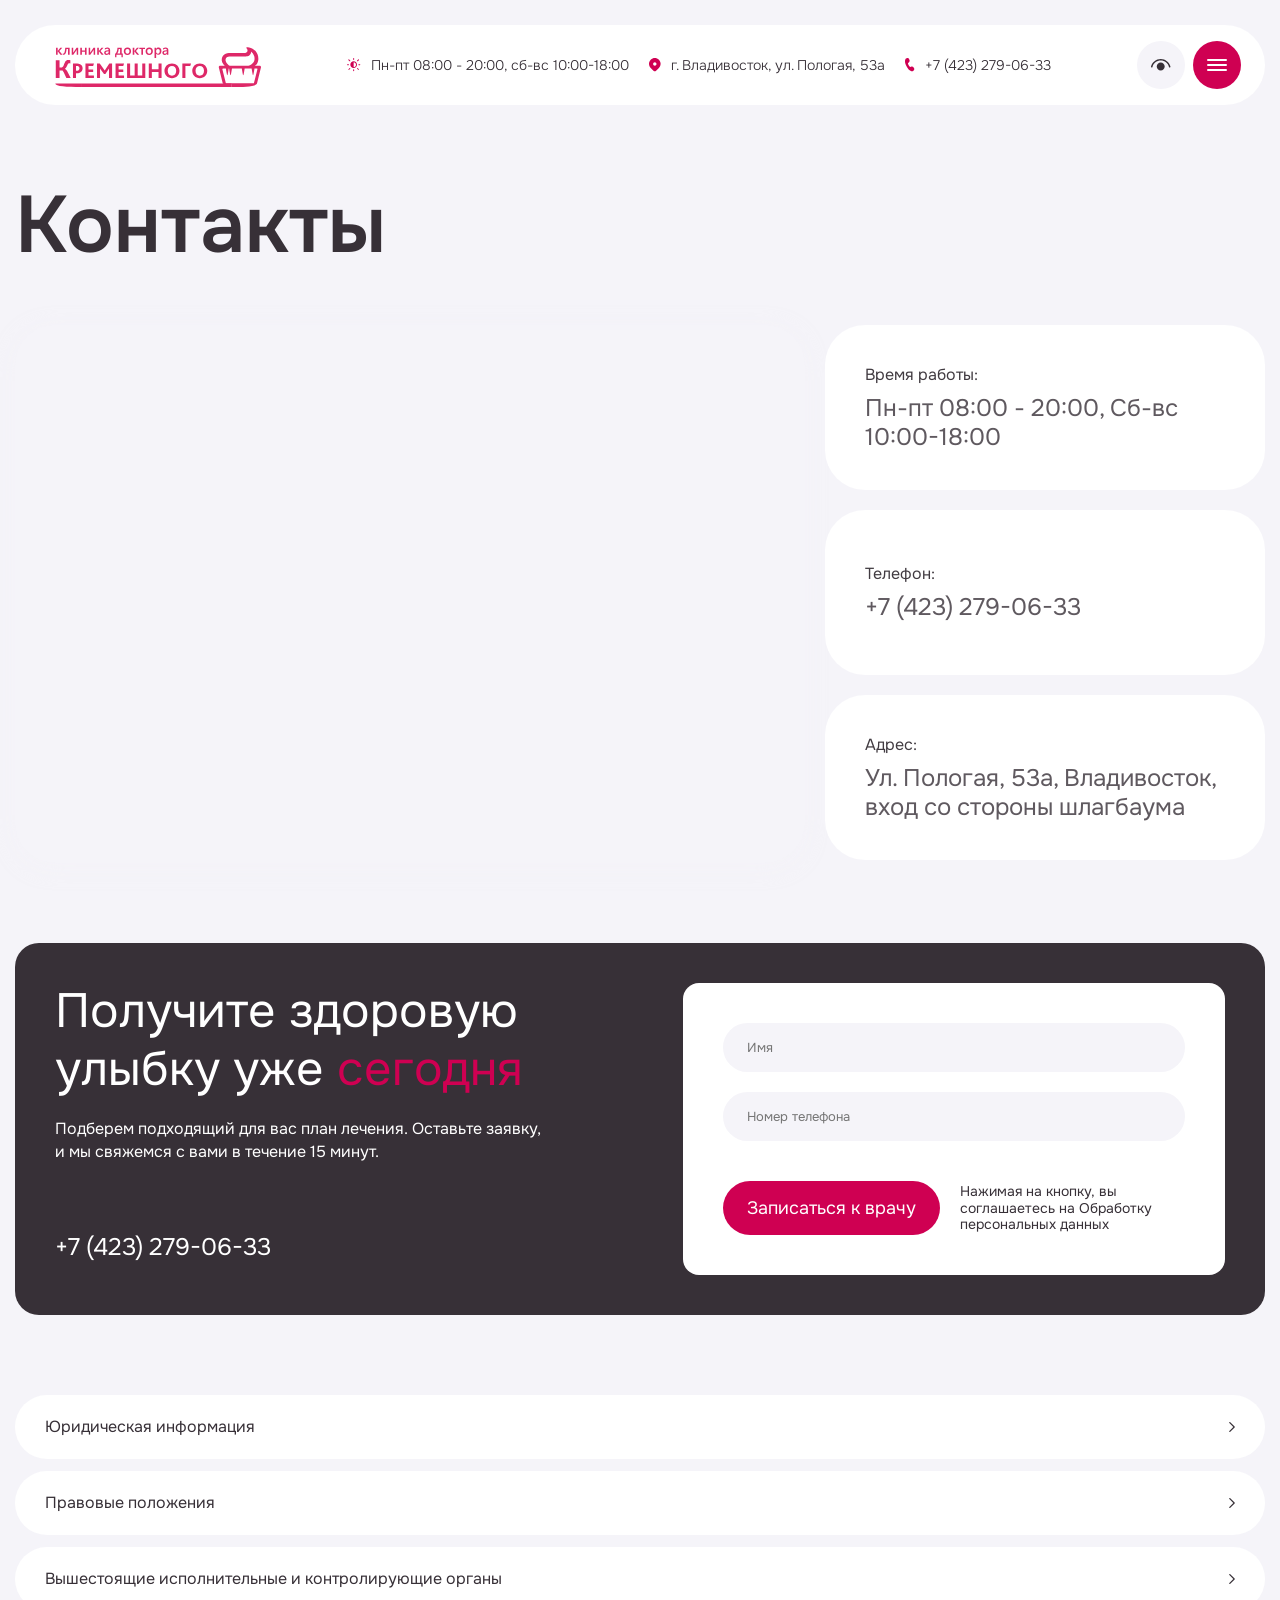
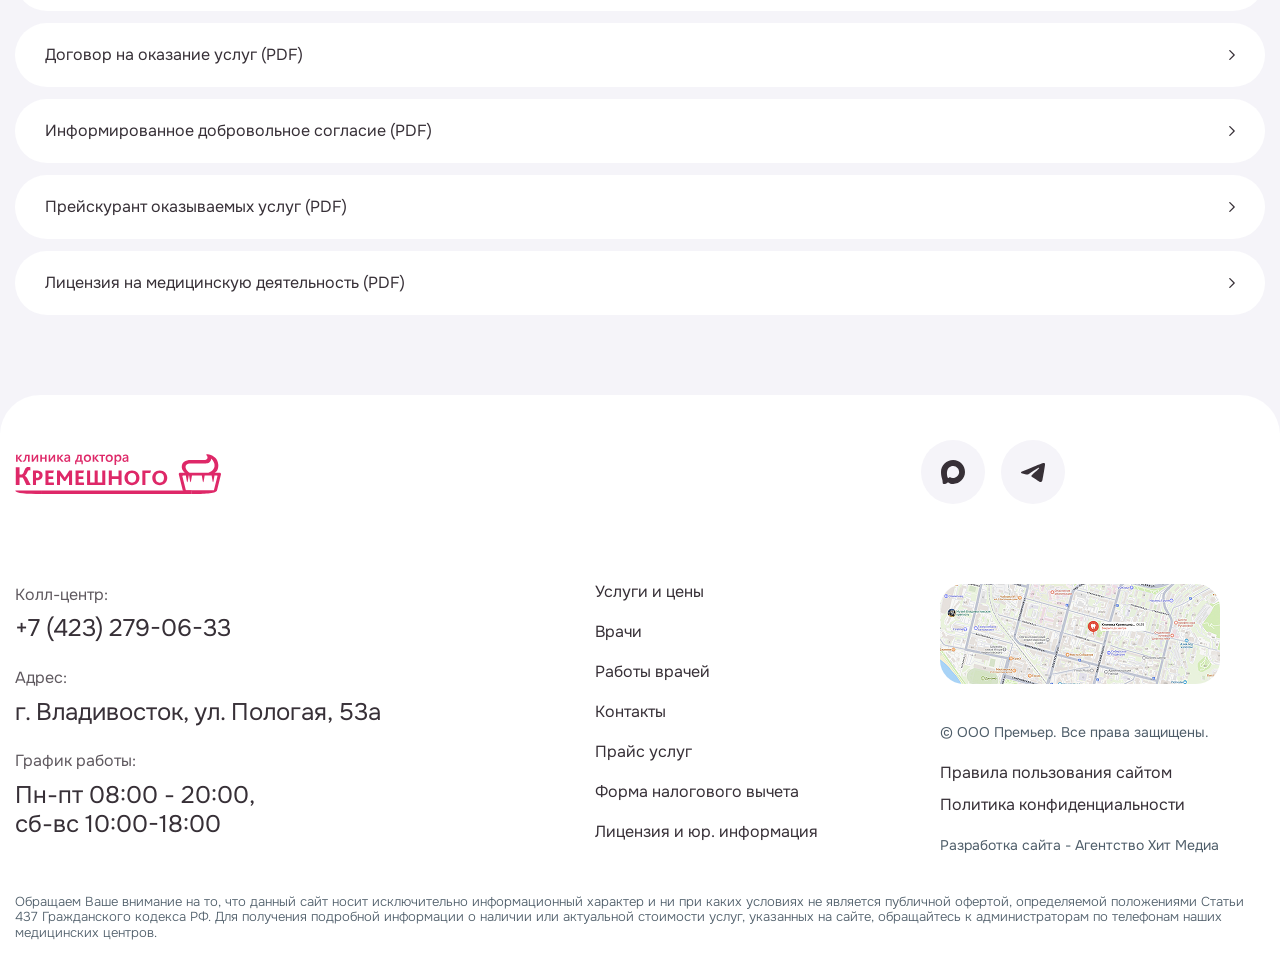
==== commit 92dc9a11: "." ====
--- a/template-contacts.html
+++ b/template-contacts.html
@@ -156,8 +156,123 @@
             </section>
 
 
-            <section class="">
-
+            <section class="accorfion__body">
+                <div class="container">
+
+                    <ul class="accordion-list">
+                        <li class="accordion-list__item">
+                            <a class="accordion-list__control" href="#"> 
+                                Юридическая информация
+                                <div class="accordion-list__control-icon">
+                                    <svg width="6" height="10" viewBox="0 0 9 16" fill="none" xmlns="http://www.w3.org/2000/svg">
+                                        <path d="M0.29289 0.29289C-0.09763 0.68342 -0.09763 1.31658 0.29289 1.70711L6.5858 8L0.29289 14.2929C-0.09763 14.6834 -0.09763 15.3166 0.29289 15.7071C0.68342 16.0976 1.31658 16.0976 1.70711 15.7071L8.7071 8.7071C9.0976 8.3166 9.0976 7.6834 8.7071 7.2929L1.70711 0.29289C1.31658 -0.09763 0.68342 -0.09763 0.29289 0.29289Z" fill="#373037"/>
+                                    </svg>
+                                </div>
+                            </a>
+                            <div class="accordion-list__content">
+                                <div class="accordion-list__content-inner">
+                                    <p>Юридический адрес: 690091, Приморский край, город Владивосток, Пологая ул., д.53 корпус А</p>
+                                    <p>Фактический адрес: 690091, Приморский край, город Владивосток, Пологая ул., д.53 корпус А</p>
+                                    <p>Реквизиты: ИНН: 2540206747, КПП: 254001001, ОГРН: 1142540008600</p>
+                                    <p>Лицензия: Л041-01023-25/00301653 от 20.10.2015 г.</p>
+                                    <p>Учредитель: Кремешный Игорь Владимирович</p>
+                                    <p>Порядок оказания платной медицинской помощи:</p>
+                                    <p>Платные услуги предоставляются в рамках договоров на оказание платных медицинских услуг за счет личных средств граждан, средств предприятий, учреждений и организаций и других средств, разрешенных законодательством.</p>
+                                    <p>Оплата стоимости медицинских услуг производится в наличной форме в кассу клиники и/или в безналичной форме на лицевой счет.</p>
+                                </div>
+                            </div>
+                        </li>
+    
+                        <li class="accordion-list__item">
+                            <a class="accordion-list__control" href="#"> 
+                                Правовые положения
+                                <div class="accordion-list__control-icon">
+                                    <svg width="6" height="10" viewBox="0 0 9 16" fill="none" xmlns="http://www.w3.org/2000/svg">
+                                        <path d="M0.29289 0.29289C-0.09763 0.68342 -0.09763 1.31658 0.29289 1.70711L6.5858 8L0.29289 14.2929C-0.09763 14.6834 -0.09763 15.3166 0.29289 15.7071C0.68342 16.0976 1.31658 16.0976 1.70711 15.7071L8.7071 8.7071C9.0976 8.3166 9.0976 7.6834 8.7071 7.2929L1.70711 0.29289C1.31658 -0.09763 0.68342 -0.09763 0.29289 0.29289Z" fill="#373037"/>
+                                    </svg>
+                                </div>
+                            </a>
+                            <div class="accordion-list__content">
+                                <div class="accordion-list__content-inner">
+                                    <p>ПРОСИМ ВНИМАТЕЛЬНО ОЗНАКОМИТЬСЯ С НАСТОЯЩИМИ УСЛОВИЯМИ ПЕРЕД ИСПОЛЬЗОВАНИЕМ САЙТА. НАСТОЯЩИЙ ДОКУМЕНТ ВКЛЮЧАЕТ:</p>
+                                    <div class="accordion-list__content-links">
+                                        <a href="#">Условия пользования сайтом</a>
+                                        <a href="#">Политика конфиденциальности</a>
+                                        <a href="#">Политика по куки-файлам</a>
+                                    </div>
+                                    <p>ПОЛЬЗУЯСЬ НАШИМ САЙТОМ, ВЫ ВЫРАЖАЕТЕ СВОЕ СОГЛАСИЕ С НАСТОЯЩИМИ УСЛОВИЯМИ. В СЛУЧАЕ НЕСОГЛАСИЯ С УСЛОВИЯМИ ИСПОЛЬЗОВАНИЯ САЙТА, ПРОСИМ ПРЕКРАТИТЬ ЕГО ИСПОЛЬЗОВАНИЕ (ДАЛЕЕ -САЙТ).</p>
+                                    <p>Несмотря на то, что компания Общество с ограниченной ответственностью «ПРЕМЬЕР» прилагает все возможные усилия по предоставлению полной и точной информации, компания не может гарантировать полноту и точность всей информации, представленной на Сайте. Кроме того, компания Общество с ограниченной ответственностью «ПРЕМЬЕР» не обязана обновлять уже опубликованную информацию на регулярной основе. Медицинская информация размещается на Сайте исключительно для медицинских работников для ознакомительных целей и не отменяет необходимость получения личной медицинской консультации. Для проведения диагностических исследований или назначения лечения и при возникновении каких-либо вопросов настоятельно рекомендуется обратиться в лечебное учреждение по месту жительства.</p>
+                                </div>
+                            </div>
+                        </li>
+
+                        <li class="accordion-list__item">
+                             <a class="accordion-list__control" href="#"> 
+                                Вышестоящие исполнительные и контролирующие органы
+                                <div class="accordion-list__control-icon">
+                                    <svg width="6" height="10" viewBox="0 0 9 16" fill="none" xmlns="http://www.w3.org/2000/svg">
+                                        <path d="M0.29289 0.29289C-0.09763 0.68342 -0.09763 1.31658 0.29289 1.70711L6.5858 8L0.29289 14.2929C-0.09763 14.6834 -0.09763 15.3166 0.29289 15.7071C0.68342 16.0976 1.31658 16.0976 1.70711 15.7071L8.7071 8.7071C9.0976 8.3166 9.0976 7.6834 8.7071 7.2929L1.70711 0.29289C1.31658 -0.09763 0.68342 -0.09763 0.29289 0.29289Z" fill="#373037"/>
+                                    </svg>
+                                </div>
+                            </a>
+                            <div class="accordion-list__content">
+                                <div class="accordion-list__content-inner">
+                                    <p>Органы исполнительной власти в сфере охраны здоровья граждан:</p>
+                                    <p><b>Министерство здравоохранения Российской Федерации:</b></p>
+                                    <p>+7 (800) 200-03-89, ГСП-4, Рахмановский пер, д. 3, г. Москва, 127994</p>
+                                    <p><b>Лицензионный отдел ДЗПК:</b></p>
+                                    <p>+7 (423) 241-21-25, ул.1-ая Морская, д. 2, Владивосток, Приморский край, 690007</p>
+                                    <p><b>Департамент здравоохранения Приморского края:</b></p>
+                                    <p>+7 (423) 241-35-14, 1-я Морская ул., 2, Владивосток, Приморский край, 690007</p>
+                                    <p><b>Территориальный орган Росздравнадзора по Приморскому краю:</b></p>
+                                    <p>+7 (423) 222-42-46, ул. Мордовцева, 3, Владивосток, Приморский край, 690091</p>
+                                    <p><b>Управление Роспотребнадзора по Приморскому краю:</b></p>
+                                    <p>+7 (423) 254-82-10, ул. Сельская, 3, Владивосток, Приморский край, 690087,</p>
+                               </div>
+                            </div>
+                        </li>
+                        <li class="accordion-list__item">
+                             <a class="accordion-list__control" href="img/Контакты.pdf" target="_blank"> 
+                                Договор на оказание услуг (PDF)
+                                <div class="accordion-list__control-icon">
+                                    <svg width="6" height="10" viewBox="0 0 9 16" fill="none" xmlns="http://www.w3.org/2000/svg">
+                                        <path d="M0.29289 0.29289C-0.09763 0.68342 -0.09763 1.31658 0.29289 1.70711L6.5858 8L0.29289 14.2929C-0.09763 14.6834 -0.09763 15.3166 0.29289 15.7071C0.68342 16.0976 1.31658 16.0976 1.70711 15.7071L8.7071 8.7071C9.0976 8.3166 9.0976 7.6834 8.7071 7.2929L1.70711 0.29289C1.31658 -0.09763 0.68342 -0.09763 0.29289 0.29289Z" fill="#373037"/>
+                                    </svg>
+                                </div>
+                            </a>
+                        </li>
+                        <li class="accordion-list__item">
+                            <a class="accordion-list__control" href="img/Контакты.pdf" target="_blank"> 
+                                Информированное добровольное согласие (PDF)
+                                <div class="accordion-list__control-icon">
+                                    <svg width="6" height="10" viewBox="0 0 9 16" fill="none" xmlns="http://www.w3.org/2000/svg">
+                                        <path d="M0.29289 0.29289C-0.09763 0.68342 -0.09763 1.31658 0.29289 1.70711L6.5858 8L0.29289 14.2929C-0.09763 14.6834 -0.09763 15.3166 0.29289 15.7071C0.68342 16.0976 1.31658 16.0976 1.70711 15.7071L8.7071 8.7071C9.0976 8.3166 9.0976 7.6834 8.7071 7.2929L1.70711 0.29289C1.31658 -0.09763 0.68342 -0.09763 0.29289 0.29289Z" fill="#373037"/>
+                                    </svg>
+                                </div>
+                            </a>
+                        </li>
+                        <li class="accordion-list__item">
+                            <a class="accordion-list__control" href="img/Контакты.pdf" target="_blank"> 
+                                Прейскурант оказываемых услуг (PDF)
+                                <div class="accordion-list__control-icon">
+                                    <svg width="6" height="10" viewBox="0 0 9 16" fill="none" xmlns="http://www.w3.org/2000/svg">
+                                        <path d="M0.29289 0.29289C-0.09763 0.68342 -0.09763 1.31658 0.29289 1.70711L6.5858 8L0.29289 14.2929C-0.09763 14.6834 -0.09763 15.3166 0.29289 15.7071C0.68342 16.0976 1.31658 16.0976 1.70711 15.7071L8.7071 8.7071C9.0976 8.3166 9.0976 7.6834 8.7071 7.2929L1.70711 0.29289C1.31658 -0.09763 0.68342 -0.09763 0.29289 0.29289Z" fill="#373037"/>
+                                    </svg>
+                                </div>
+                            </a>
+                        </li>
+                        <li class="accordion-list__item">
+                            <a class="accordion-list__control" href="img/Контакты.pdf" target="_blank"> 
+                                Лицензия на медицинскую деятельность (PDF)
+                                <div class="accordion-list__control-icon">
+                                    <svg width="6" height="10" viewBox="0 0 9 16" fill="none" xmlns="http://www.w3.org/2000/svg">
+                                        <path d="M0.29289 0.29289C-0.09763 0.68342 -0.09763 1.31658 0.29289 1.70711L6.5858 8L0.29289 14.2929C-0.09763 14.6834 -0.09763 15.3166 0.29289 15.7071C0.68342 16.0976 1.31658 16.0976 1.70711 15.7071L8.7071 8.7071C9.0976 8.3166 9.0976 7.6834 8.7071 7.2929L1.70711 0.29289C1.31658 -0.09763 0.68342 -0.09763 0.29289 0.29289Z" fill="#373037"/>
+                                    </svg>
+                                </div>
+                            </a>
+                        </li>
+                    </ul>
+                </div>
             </section>
         </main>
 
@@ -237,6 +352,113 @@
 
 
     <script>
+        const accordionLists = document.querySelectorAll('.accordion-list');
+
+accordionLists.forEach(el => {
+    el.addEventListener('click', (e) => {
+        const accordionControl = e.target.closest('.accordion-list__control');
+        if (!accordionControl) return;
+        
+        const accordionItem = accordionControl.closest('.accordion-list__item');
+        const accordionContent = accordionControl.nextElementSibling;
+        
+        // Проверяем: есть ли контент для раскрытия
+        if (!accordionContent || !accordionContent.classList.contains('accordion-list__content')) {
+            // Если нет контента - это просто ссылка, пусть работает как обычно
+            return;
+        }
+        
+        e.preventDefault(); // Отменяем переход только для аккордеонов
+        
+        // Далее ваш код аккордеона...
+        const openedItem = el.querySelector('.accordion-list__item--opened');
+        
+        if (openedItem && openedItem !== accordionItem) {
+            const openedContent = openedItem.querySelector('.accordion-list__content');
+            openedItem.classList.remove('accordion-list__item--opened');
+            openedContent.style.maxHeight = '0px';
+        }
+        
+        if (accordionItem.classList.contains('accordion-list__item--opened')) {
+            accordionItem.classList.remove('accordion-list__item--opened');
+            accordionContent.style.maxHeight = '0px';
+        } else {
+            accordionItem.classList.add('accordion-list__item--opened');
+            
+            setTimeout(() => {
+                const innerContent = accordionContent.querySelector('.accordion-list__content-inner');
+                const height = innerContent ? innerContent.scrollHeight + 12 : accordionContent.scrollHeight;
+                accordionContent.style.maxHeight = height + 'px';
+            }, 10);
+        }
+    });
+});
+// const accordionLists = document.querySelectorAll('.accordion-list');
+
+// accordionLists.forEach(el => {
+//     el.addEventListener('click', (e) => {
+//         const accordionControl = e.target.closest('.accordion-list__control');
+//         if (!accordionControl) return;
+//         e.preventDefault();
+        
+//         const accordionItem = accordionControl.parentElement;
+//         const accordionContent = accordionControl.nextElementSibling;
+        
+//         // Закрываем все остальные
+//         const allItems = el.querySelectorAll('.accordion-list__item');
+//         allItems.forEach(item => {
+//             if (item !== accordionItem && item.classList.contains('accordion-list__item--opened')) {
+//                 item.classList.remove('accordion-list__item--opened');
+//                 const content = item.querySelector('.accordion-list__content');
+//                 content.style.maxHeight = null;
+//             }
+//         });
+        
+//         // Переключаем текущий
+//         accordionItem.classList.toggle('accordion-list__item--opened');
+        
+//         if (accordionItem.classList.contains('accordion-list__item--opened')) {
+//             accordionContent.style.maxHeight = accordionContent.scrollHeight + 'px';
+//         } else {
+//             accordionContent.style.maxHeight = null;
+//         }
+//     });
+// });
+
+
+
+// const accordionLists = document.querySelectorAll('.accordion-list');
+
+// accordionLists.forEach(el => {
+
+//   el.addEventListener('click', (e) => {
+
+//     const accordionList = e.currentTarget
+//     const accordionOpenedItem = accordionList.querySelector('.accordion-list__item--opened')
+//     const accordionOpenedContent = accordionList.querySelector('.accordion-list__item--opened .accordion-list__content')
+
+//     const accordionControl = e.target.closest('.accordion-list__control');
+//     if (!accordionControl) return
+//     e.preventDefault()
+//     const accordionItem = accordionControl.parentElement;
+//     const accordionContent = accordionControl.nextElementSibling;
+
+//     if (accordionOpenedItem && accordionItem != accordionOpenedItem) {
+//       accordionOpenedItem.classList.remove('accordion-list__item--opened');
+//       accordionOpenedContent.style.maxHeight = null;
+//     }
+//     accordionItem.classList.toggle('accordion-list__item--opened');
+
+//     if (accordionItem.classList.contains('accordion-list__item--opened')) {
+//       accordionContent.style.maxHeight = accordionContent.scrollHeight + 'px';
+//     } else {
+//       accordionContent.style.maxHeight = null;
+//     }
+
+//     });
+
+// });
+
 
     </script>
 
--- a/css/style.css
+++ b/css/style.css
@@ -2,7 +2,6 @@
 @import url("font.css");
 @import url("swiper-bundle.min.css");
 @import url("doctors.css");
-
 
 :root {
   --body-bg: #f5f4f9;
@@ -461,331 +460,38 @@
 .hero-pagination .swiper-pagination-bullet-active {
   background: #ffffff;
 }
-
-/* ---------------------------------------------------------------------------------------------------------- */
-.advantages__list {
+.hero-slide_1,
+.hero-slide_2 {
+  left: -95px;
+}
+.modal-hero {
+  position: fixed;
+  inset: 0;
+  background-color: #0000008d;
+  z-index: 10;
   display: flex;
   justify-content: center;
-  gap: 20px;
-}
-.advantages__item {
-  max-width: 325px;
-  width: 100%;
-  height: 160px;
-  border-radius: 40px;
-  overflow: hidden;
-  background: #ffffff;
-  box-shadow: 0 4px 12px rgba(245, 244, 249, 0.5);
-  display: flex;
-  justify-content: center;
-  align-items: center;
-  font-size: 24px;
-  line-height: 120%;
-}
-.advantages__item:nth-child(2) {
-  background: url("../img/decor/adv-1.jpg");
-  color: #ffffff;
-}
-.advantages__item:nth-child(3) {
-  background: url("../img/decor/adv-3.jpg");
-}
-
-.advantages__item-img {
-  position: relative;
-}
-.advantages__item-img img {
-  position: absolute;
-}
-.advantages__item:nth-child(1) .advantages__item-img img {
-  top: 30px;
-  right: -30px;
-}
-.advantages__item:nth-child(4) .advantages__item-img img {
-  top: -80px;
-  left: -40px;
-}
-
-/* ---------------------------------------------------------------------------------------------------------- */
-.directions__top {
-  display: flex;
-  justify-content: space-between;
-  align-items: center;
-  margin-bottom: 40px;
-}
-.directions__link {
-  display: flex;
-  align-items: center;
-  gap: 15px;
-  background: #ffffff;
-  border-radius: 40px;
-  padding: 16px 24px;
-  box-shadow: 0 4px 12px rgba(245, 244, 249, 0.5);
-  transition: all 0.3s;
-}
-.directions__link:hover {
-  background: var(--accent);
-  color: #ffffff;
-}
-.directions__link svg path {
-  transition: all 0.3s;
-}
-.directions__link:hover svg path {
-  fill: #ffffff;
-}
-.directions__list {
-  display: grid;
-  grid-template-columns: repeat(3, 1fr);
-  gap: 20px;
-}
-.directions__item {
-  height: 360px;
-  background: #ffffff;
-  border-radius: 40px;
-  padding: 40px;
-  display: flex;
-  flex-direction: column;
-  justify-content: space-between;
-}
-.directions__item-top {
-  display: flex;
-  justify-content: space-between;
-  align-items: center;
-}
-.directions__item-title {
-  font-size: 24px;
-  line-height: 120%;
-}
-.directions__item-img {
-  width: 44px;
-  height: 44px;
-  border-radius: 24px;
-  overflow: hidden;
-}
-.directions__item-tags {
-  display: flex;
-  flex-wrap: wrap;
-  gap: 12px;
-}
-.directions__item-tag {
-  background: var(--body-bg);
-  border-radius: 24px;
-  padding: 12px 20px;
-}
-/* ---------------------------------------------------------------------------------------------------------- */
-.banner__inner {
-  background: url("../img/decor/banner-bg.jpg") no-repeat;
-  background-size: cover;
-  border-radius: 40px;
-  padding: 40px;
-}
-.banner__info {
-  max-width: 690px;
-  width: 100%;
-  background: #ffffff;
-  border-radius: 40px;
-  padding: 40px;
-}
-.banner__info .title {
-  margin-bottom: 20px;
-}
-.banner__text {
-  color: rgba(55, 48, 55, 0.8);
-  line-height: 140%;
-  margin-bottom: 68px;
-}
-.banner__btns {
-  display: flex;
-  gap: 20px;
-}
-.banner__btns a {
-  width: fit-content;
-  padding: 16px 24px;
-  font-size: 18px;
-  border-radius: 40px;
-  transition: all 0.3s;
-}
-.banner__btns a:first-child {
-  background: var(--accent);
-  color: #ffffff;
-}
-.banner__btns a:last-child {
-  background: var(--body-bg);
-}
-.banner__btns a:first-child:hover {
-  background: var(--body-bg);
-  color: var(--general-dark);
-}
-.banner__btns a:last-child:hover {
-  background: var(--accent);
-  color: #ffffff;
-}
-/* ---------------------------------------------------------------------------------------------------------- */
-.portfolio__inner {
-  display: flex;
-  justify-content: space-between;
-  gap: 20px;
-}
-.portfolio__column {
-  background: #ffffff;
-  border-radius: 40px;
-  max-width: 670px;
-  width: 100%;
-  padding: 40px;
-  flex-shrink: 0;
-  display: flex;
-  flex-direction: column;
-  justify-content: space-between;
-  gap: 20px;
-}
-.portfolio__column-bottom {
-  display: flex;
-  justify-content: space-between;
-  gap: 10px;
-}
-.portfolio__column-link {
-  display: flex;
-  align-items: center;
-  gap: 15px;
-  background: var(--body-bg);
-  border-radius: 40px;
-  padding: 16px 24px;
-  box-shadow: 0 4px 12px rgba(245, 244, 249, 0.5);
-  transition: all 0.3s;
-}
-.portfolio__column-link svg path {
-  transition: all 0.3s;
-}
-.portfolio__column-link:hover {
-  background: var(--accent);
-  color: #ffffff;
-}
-.portfolio__column-link:hover svg path {
-  fill: #ffffff;
-}
-.portfolio-arrows {
-  display: flex;
-  gap: 20px;
-}
-.portfolio-slide {
-  border-radius: 40px;
-  overflow: hidden;
-}
-.portfolio-slide img {
-  max-width: 670px;
-  width: 100%;
-  object-fit: contain;
-}
-/* ---------------------------------------------------------------------------------------------------------- */
-.feedback__inner {
-  background: var(--general-dark);
-  border-radius: 40px;
-  padding: 40px;
-  color: #ffffff;
-  margin-bottom: 20px;
-}
-.feedback__top {
-  display: flex;
-  justify-content: space-between;
-  margin-bottom: 40px;
-}
-.feedback-arrows {
-  display: flex;
-  gap: 20px;
-}
-.feedback-slide {
-  max-width: 410px;
-  height: 270px;
-  padding: 40px;
-  border-radius: 24px;
-  background: #ffffff;
-  color: var(--general-dark);
-}
-.feedback-user__name {
-  font-size: 24px;
-  line-height: 120%;
-  margin-bottom: 12px;
-}
-.feedback-date {
-  font-size: 14px;
-  font-weight: 300;
-  line-height: 120%;
-  margin-bottom: 4px;
-}
-.feedback-stars {
-  color: #faca0e;
-  margin-bottom: 20px;
-}
-.feedback-text {
-  color: rgba(55, 48, 55, 0.8);
-  line-height: 140%;
-}
-.feedback__list {
-  display: flex;
-  justify-content: center;
-  gap: 20px;
-}
-.feedback__list li {
-  justify-items: center;
-  display: block;
-  width: 100%;
-}
-.feedback__item {
-  display: flex;
-  justify-content: center;
-  align-items: center;
-  flex-direction: column;
-  background: var(--general-dark);
-  color: #ffffff;
-  max-width: 325px;
-  width: 100%;
-  border-radius: 40px;
-  padding: 40px;
-}
-.feedback__item-name {
-  font-size: 24px;
-  line-height: 120%;
-  margin-bottom: 20px;
-}
-.feedback__item-number {
-  font-size: 48px;
-  line-height: 120%;
-  margin-bottom: 4px;
-}
-.feedback__item-stars {
-  font-size: 25px;
-  color: #faca0e;
-  margin-bottom: 20px;
-}
-.feedback__item-all {
-  line-height: 140%;
-}
-.modal {
-  display: none;
-  position: fixed;
-  top: 0;
-  left: 0;
-  width: 100%;
-  height: 100%;
+  align-items: center;
+  opacity: 0;
+  visibility: hidden;
+  transition: all 0.4s;
+  padding: 15px;
+
   background: rgba(0, 0, 0, 0.7);
   backdrop-filter: blur(20px);
   z-index: 10;
-  justify-content: center;
-  align-items: center;
-}
-.modal.active {
-  display: flex;
-  animation: fadeIn 0.3s ease;
-}
-.modal__content {
-  background: #ffffff;
+}
+.modal-hero .modal__content {
+  background: var(--general-dark);
   max-width: 670px;
   width: 90%;
-  padding: 30px;
+  padding: 40px;
   border-radius: 24px;
   position: relative;
   max-height: 80vh;
-
+  color: #ffffff;
   animation: slideIn 0.3s ease;
+  text-align: center;
 }
 .modal__close {
   position: absolute;
@@ -805,6 +511,390 @@
   justify-content: center;
   align-items: center;
 }
+.body--opened-modal .modal-hero {
+  opacity: 1;
+  visibility: visible;
+}
+.modal-hero .form__column .title {
+  max-width: 100%;
+}
+.modal-hero .form__column-text {
+  margin-bottom: 0;
+  text-align: center;
+  margin: 0 auto 40px;
+}
+.modal-hero form {
+  padding: 40px;
+  background: #ffffff;
+  border-radius: 24px;
+  display: flex;
+  flex-direction: column;
+  gap: 10px;
+}
+.modal-hero form label {
+  margin-top: 20px;
+  display: flex;
+  flex-direction: column;
+  gap: 20px;
+}
+.modal-hero form label span {
+  font-size: 14px;
+  line-height: 120%;
+}
+.modal-hero form label a {
+  text-decoration: underline;
+}
+/* ---------------------------------------------------------------------------------------------------------- */
+.advantages__list {
+  display: flex;
+  justify-content: center;
+  gap: 20px;
+}
+.advantages__item {
+  max-width: 325px;
+  width: 100%;
+  height: 160px;
+  border-radius: 40px;
+  overflow: hidden;
+  background: #ffffff;
+  box-shadow: 0 4px 12px rgba(245, 244, 249, 0.5);
+  display: flex;
+  justify-content: center;
+  align-items: center;
+  font-size: 24px;
+  line-height: 120%;
+}
+.advantages__item:nth-child(2) {
+  background: url("../img/decor/adv-1.jpg");
+  color: #ffffff;
+}
+.advantages__item:nth-child(3) {
+  background: url("../img/decor/adv-3.jpg");
+}
+
+.advantages__item-img {
+  position: relative;
+}
+.advantages__item-img img {
+  position: absolute;
+}
+.advantages__item:nth-child(1) .advantages__item-img img {
+  top: 30px;
+  right: -30px;
+}
+.advantages__item:nth-child(4) .advantages__item-img img {
+  top: -80px;
+  left: -40px;
+}
+
+/* ---------------------------------------------------------------------------------------------------------- */
+.directions__top {
+  display: flex;
+  justify-content: space-between;
+  align-items: center;
+  margin-bottom: 40px;
+}
+.directions__link {
+  display: flex;
+  align-items: center;
+  gap: 15px;
+  background: #ffffff;
+  border-radius: 40px;
+  padding: 16px 24px;
+  box-shadow: 0 4px 12px rgba(245, 244, 249, 0.5);
+  transition: all 0.3s;
+}
+.directions__link:hover {
+  background: var(--accent);
+  color: #ffffff;
+}
+.directions__link svg path {
+  transition: all 0.3s;
+}
+.directions__link:hover svg path {
+  fill: #ffffff;
+}
+.directions-wrapper {
+  display: grid;
+  grid-template-columns: repeat(3, 1fr);
+  gap: 20px;
+}
+
+.directions-swiper .directions__item {
+  height: 360px;
+  background: #ffffff;
+  border-radius: 40px;
+  padding: 40px;
+  display: flex;
+  flex-direction: column;
+  justify-content: space-between;
+}
+.directions-swiper .swiper-horizontal > .swiper-scrollbar,
+.directions-swiper .swiper-scrollbar.swiper-scrollbar-horizontal {
+  bottom: 0;
+}
+.directions-swiper .swiper-scrollbar-drag {
+  background: var(--accent);
+}
+.directions__item-top {
+  display: flex;
+  justify-content: space-between;
+  align-items: center;
+}
+.directions__item-title {
+  font-size: 24px;
+  line-height: 120%;
+}
+.directions__item-img {
+  width: 44px;
+  height: 44px;
+  border-radius: 24px;
+  overflow: hidden;
+}
+.directions__item-tags {
+  display: flex;
+  flex-wrap: wrap;
+  gap: 12px;
+}
+.directions__item-tag {
+  background: var(--body-bg);
+  border-radius: 24px;
+  padding: 12px 20px;
+}
+/* ---------------------------------------------------------------------------------------------------------- */
+.banner__inner {
+  background: url("../img/decor/banner-bg.jpg") no-repeat;
+  background-size: cover;
+  border-radius: 40px;
+  padding: 40px;
+}
+.banner__info {
+  max-width: 690px;
+  width: 100%;
+  background: #ffffff;
+  border-radius: 40px;
+  padding: 40px;
+}
+.banner__info .title {
+  margin-bottom: 20px;
+}
+.banner__text {
+  color: rgba(55, 48, 55, 0.8);
+  line-height: 140%;
+  margin-bottom: 68px;
+}
+.banner__btns {
+  display: flex;
+  gap: 20px;
+}
+.banner__btns a {
+  width: fit-content;
+  padding: 16px 24px;
+  font-size: 18px;
+  border-radius: 40px;
+  transition: all 0.3s;
+}
+.banner__btns a:first-child {
+  background: var(--accent);
+  color: #ffffff;
+}
+.banner__btns a:last-child {
+  background: var(--body-bg);
+}
+.banner__btns a:first-child:hover {
+  background: var(--body-bg);
+  color: var(--general-dark);
+}
+.banner__btns a:last-child:hover {
+  background: var(--accent);
+  color: #ffffff;
+}
+/* ---------------------------------------------------------------------------------------------------------- */
+.portfolio__inner {
+  display: flex;
+  justify-content: space-between;
+  gap: 20px;
+}
+.portfolio__column {
+  background: #ffffff;
+  border-radius: 40px;
+  max-width: 670px;
+  width: 100%;
+  padding: 40px;
+  flex-shrink: 0;
+  display: flex;
+  flex-direction: column;
+  justify-content: space-between;
+  gap: 20px;
+}
+.portfolio__column-bottom {
+  display: flex;
+  justify-content: space-between;
+  gap: 10px;
+}
+.portfolio__column-link {
+  display: flex;
+  align-items: center;
+  gap: 15px;
+  background: var(--body-bg);
+  border-radius: 40px;
+  padding: 16px 24px;
+  box-shadow: 0 4px 12px rgba(245, 244, 249, 0.5);
+  transition: all 0.3s;
+}
+.portfolio__column-link svg path {
+  transition: all 0.3s;
+}
+.portfolio__column-link:hover {
+  background: var(--accent);
+  color: #ffffff;
+}
+.portfolio__column-link:hover svg path {
+  fill: #ffffff;
+}
+.portfolio-arrows {
+  display: flex;
+  gap: 20px;
+}
+.portfolio-slide {
+  border-radius: 40px;
+  overflow: hidden;
+}
+.portfolio-slide img {
+  max-width: 670px;
+  width: 100%;
+  object-fit: contain;
+}
+/* ---------------------------------------------------------------------------------------------------------- */
+.feedback__inner {
+  background: var(--general-dark);
+  border-radius: 40px;
+  padding: 40px;
+  color: #ffffff;
+  margin-bottom: 20px;
+}
+.feedback__top {
+  display: flex;
+  justify-content: space-between;
+  margin-bottom: 40px;
+}
+.feedback-arrows {
+  display: flex;
+  gap: 20px;
+}
+.feedback-slide {
+  max-width: 410px;
+  height: 270px;
+  padding: 40px;
+  border-radius: 24px;
+  background: #ffffff;
+  color: var(--general-dark);
+}
+.feedback-user__name {
+  font-size: 24px;
+  line-height: 120%;
+  margin-bottom: 12px;
+}
+.feedback-date {
+  font-size: 14px;
+  font-weight: 300;
+  line-height: 120%;
+  margin-bottom: 4px;
+}
+.feedback-stars {
+  color: #faca0e;
+  margin-bottom: 20px;
+}
+.feedback-text {
+  color: rgba(55, 48, 55, 0.8);
+  line-height: 140%;
+}
+.feedback__list {
+  display: flex;
+  justify-content: center;
+  gap: 20px;
+}
+.feedback__list li {
+  justify-items: center;
+  display: block;
+  width: 100%;
+}
+.feedback__item {
+  display: flex;
+  justify-content: center;
+  align-items: center;
+  flex-direction: column;
+  background: var(--general-dark);
+  color: #ffffff;
+  max-width: 325px;
+  width: 100%;
+  border-radius: 40px;
+  padding: 40px;
+}
+.feedback__item-name {
+  font-size: 24px;
+  line-height: 120%;
+  margin-bottom: 20px;
+}
+.feedback__item-number {
+  font-size: 48px;
+  line-height: 120%;
+  margin-bottom: 4px;
+}
+.feedback__item-stars {
+  font-size: 25px;
+  color: #faca0e;
+  margin-bottom: 20px;
+}
+.feedback__item-all {
+  line-height: 140%;
+}
+.modal {
+  display: none;
+  position: fixed;
+  top: 0;
+  left: 0;
+  width: 100%;
+  height: 100%;
+  background: rgba(0, 0, 0, 0.7);
+  backdrop-filter: blur(20px);
+  z-index: 10;
+  justify-content: center;
+  align-items: center;
+}
+.modal.active {
+  display: flex;
+  animation: fadeIn 0.3s ease;
+}
+.modal__content {
+  background: #ffffff;
+  max-width: 670px;
+  width: 90%;
+  padding: 30px;
+  border-radius: 24px;
+  position: relative;
+  max-height: 80vh;
+
+  animation: slideIn 0.3s ease;
+}
+.modal__close {
+  position: absolute;
+  top: -10px;
+  right: -10px;
+  width: 52px;
+  height: 52px;
+  border-radius: 100%;
+  font-size: 28px;
+  border: none;
+  cursor: pointer;
+  color: #666;
+  z-index: 111;
+  background: var(--accent);
+  overflow: visible;
+  display: flex;
+  justify-content: center;
+  align-items: center;
+}
 .feedback-readmore {
   background: none;
   border: none;
@@ -1052,6 +1142,21 @@
   color: rgba(55, 48, 55, 0.8);
   line-height: 140%;
 }
+.promo-slide__btn {
+  padding: 16px 24px;
+  background: var(--accent);
+  color: #ffffff;
+  font-size: 18px;
+  cursor: pointer;
+  transition: all 0.3s;
+  border-radius: 24px;
+  display: block;
+  width: fit-content;
+}
+.promo-slide__btn:hover {
+  background: var(--general-dark);
+  color: var(--body-bg);
+}
 /* ---------------------------------------------------------------------------------------------------------- */
 .form__inner {
   color: #ffffff;
@@ -1082,7 +1187,8 @@
   flex-direction: column;
   gap: 20px;
 }
-.form__inner form input {
+.form__inner form input,
+.modal__inner form input {
   background: var(--body-bg);
   border-radius: 60px;
   padding: 16px 24px;
@@ -1093,12 +1199,21 @@
   align-items: center;
   gap: 20px;
 }
-.form__inner form label input {
+.form__inner form label input,
+.modal__inner form label input {
   background: var(--accent);
   color: #ffffff;
   font-size: 18px;
-}
-.form__inner form label span {
+  cursor: pointer;
+  transition: all 0.3s;
+}
+.form__inner form label input:hover,
+.modal__inner form label input:hover {
+  background: var(--general-dark);
+  color: var(--accent);
+}
+.form__inner form label span,
+.modal__inner form label span {
   font-size: 14px;
   line-height: 120%;
   color: var(--general-dark);
@@ -1239,6 +1354,11 @@
   .advantages__list {
     flex-wrap: wrap;
   }
+  .directions-wrapper {
+    display: flex;
+    gap: 0;
+    padding-bottom: 20px;
+  }
 }
 @media (max-width: 1000px) {
   .feedback__list {
@@ -1246,6 +1366,7 @@
     grid-template-columns: 1fr 1fr;
     justify-self: center;
   }
+
   /* ----------------------------------------------------------- */
   .form__inner {
     gap: 25px;
@@ -1268,6 +1389,19 @@
   }
   .footer__socials {
     margin-right: 0;
+  }
+
+  .hero__inner {
+    overflow-x: clip;
+    overflow-y: visible;
+  }
+
+  .hero-slide_4 img {
+    max-width: 350px;
+  }
+  .hero-slide {
+    overflow-x: clip;
+    overflow-y: visible;
   }
 }
 @media (max-width: 1060px) {
@@ -1297,6 +1431,7 @@
     height: auto;
     object-fit: cover;
   }
+
   /* ----------------------------------------------------------- */
 }
 @media (max-width: 900px) {
@@ -1312,100 +1447,29 @@
     flex-shrink: 0;
   }
   .header-burger-nav {
-    height: 750px;
-    overflow: scroll;
-  }
+    height: calc(100vh - 105px);
+    max-height: calc(100vh - 105px);
+    overflow-y: auto;
+    overflow-x: hidden;
+    top: 105px;
+  }
+
   .body--opened-menu .header-burger-nav {
-    transform: translateY(15%);
-  }
-  .header-burger__top {
-    grid-template-columns: repeat(2, 1fr);
-    grid-template-rows: repeat(2, 1fr);
-  }
-
-  .burger-nav__column:first-child {
-    grid-area: 2 / 1 / 3 / 3;
-  }
-  .burger-nav__column:nth-child(2) {
-    grid-area: 1 / 1 / 2 / 2;
-  }
-  .burger-nav__column:nth-child(3) {
-    grid-area: 1 / 2 / 2 / 3;
-  }
-  /* ----------------------------------------------------------- */
-  .directions__list {
-    grid-template-columns: 1fr;
-  }
-  .directions__top {
-    gap: 10px;
-    flex-direction: column;
-  }
-  .directions__item {
-    height: 300px;
-  }
-  /* ----------------------------------------------------------- */
-  .banner__text {
-    margin-bottom: 30px;
-  }
-  .banner__btns {
-    display: flex;
-    gap: 20px;
-    flex-direction: column;
-    align-items: center;
-  }
-  /* ----------------------------------------------------------- */
-  .team__top {
-    flex-direction: column;
-    align-items: center;
-    gap: 10px;
-  }
-}
-@media (max-width: 768px) {
-  .modal__content {
-    width: 95%;
-    padding: 20px;
-  }
-  .feedback-slide {
-    max-width: none;
-  }
-  /* ----------------------------------------------------------- */
-  .stocks__inner {
-    flex-direction: column;
-    align-items: center;
-  }
-  .promo-modal__title {
-    font-size: 24px;
-  }
-}
-@media (max-width: 700px) {
-  .header {
-    padding-top: 10px;
-  }
-  .header__inner {
-    padding: 10px 10px 10px 20px;
+    transform: translateY(0);
+  }
+
+  .header-burger__inner {
+    min-height: 100%;
+    padding: 35px;
   }
   .header__info {
     display: none;
   }
-  .header-burger__inner {
-    padding: 40px 30px;
-  }
-  .body--opened-menu .header-burger-nav {
-    transform: translateY(10%);
-  }
+
   .header-burger__top {
-    grid-template-columns: 1fr;
-    grid-template-rows: repeat(3, 1fr);
-    gap: 40px;
-  }
-  .burger-nav__column:first-child {
-    grid-area: 3 / 1 / 4 / 2;
-  }
-  .burger-nav__column:nth-child(2) {
-    grid-area: 1 / 1 / 2 / 2;
-  }
-  .burger-nav__column:nth-child(3) {
-    grid-area: 2 / 1 / 3 / 2;
+    display: flex;
+    flex-wrap: wrap;
+    justify-content: space-between;
   }
   .header-burger__bottom {
     margin-top: 40px;
@@ -1421,8 +1485,50 @@
     font-size: 20px;
   }
   /* ----------------------------------------------------------- */
-}
-
+  .directions__top {
+    gap: 10px;
+    flex-direction: column;
+  }
+  .directions__item {
+    height: 300px;
+  }
+  /* ----------------------------------------------------------- */
+  .banner__text {
+    margin-bottom: 30px;
+  }
+  .banner__btns {
+    display: flex;
+    gap: 20px;
+    flex-direction: column;
+    align-items: center;
+  }
+  /* ----------------------------------------------------------- */
+  .team__top {
+    flex-direction: column;
+    align-items: center;
+    gap: 10px;
+  }
+}
+@media (max-width: 768px) {
+  .modal__content {
+    width: 95%;
+    padding: 20px;
+  }
+  .feedback-slide {
+    max-width: none;
+  }
+  /* ----------------------------------------------------------- */
+  .stocks__inner {
+    flex-direction: column;
+    align-items: center;
+  }
+  .promo-modal__title {
+    font-size: 24px;
+  }
+  .promo-slide__title {
+    font-size: 40px;
+  }
+}
 @media (max-width: 600px) {
   .advantages,
   .directions,
@@ -1433,7 +1539,10 @@
   .media,
   .stocks,
   .form,
-  .footer {
+  .footer,
+  .hero-section,
+  .tab-content,
+  .accorfion__body {
     margin-top: 50px;
   }
   .title {
@@ -1475,11 +1584,10 @@
   }
   .hero-slide {
     padding: 30px;
-    overflow: hidden;
-  }
-  .hero__arrows {
-    top: 30px;
-    right: 30px;
+  }
+  .hero .hero__arrows {
+    top: 10px;
+    right: 10px;
     gap: 15px;
   }
   .hero-slide__column {
@@ -1487,15 +1595,55 @@
   }
   .hero-slide__title {
     font-size: 30px;
+    margin-top: 30px;
   }
   .hero__inner {
     height: 400px;
     margin-top: -27px;
     overflow: hidden;
   }
+  .hero-slide {
+    overflow-x: hidden;
+    overflow-y: hidden;
+  }
+  .hero-slide__img {
+    flex-shrink: 0;
+  }
   .hero-slide__img img {
-    max-width: 325px;
+    max-width: 280px;
     z-index: 0;
+    left: auto;
+    right: -85px;
+  }
+  .hero-slide_4 img {
+    max-width: 250px;
+  }
+  .hero-slide_3 img {
+    max-width: 205px;
+    right: -105px;
+  }
+  .swiper-horizontal > .swiper-pagination-bullets {
+    padding-right: 10px;
+    padding-bottom: 10px;
+  }
+  .hero-slide__desc {
+    line-height: 125%;
+    max-width: 230px;
+    font-size: 14px;
+  }
+  .hero-slide_1,
+  .hero-slide_2 {
+    left: 0;
+  }
+  .promo-modal__header {
+    gap: 20px;
+    margin-bottom: 30px;
+    flex-direction: column;
+  }
+  .promo-modal__header .hero__arrows {
+    position: relative;
+    top: 0;
+    right: 0;
   }
   /* ----------------------------------------------------------- */
   .form__column .title {
@@ -1508,8 +1656,25 @@
 }
 
 @media (max-width: 500px) {
+  .header__inner {
+    gap: 30px;
+  }
+  .logo {
+    flex-shrink: 1;
+  }
   .banner__btns a {
     font-size: 16px;
+  }
+  .hero-slide_1,
+  .hero-slide_2 {
+    left: 25px;
+  }
+  .modal-hero form {
+    padding: 20px;
+  }
+  .modal-hero .modal__content {
+    width: 100%;
+    padding: 30px 20px;
   }
   /* ----------------------------------------------------------- */
   .portfolio__column-bottom {
@@ -1520,7 +1685,43 @@
   }
   /* ----------------------------------------------------------- */
   .feedback__list {
-    grid-template-columns: 1fr;
+    display: flex;
+    flex-direction: column;
+    align-items: center;
+    justify-content: center;
+    width: 100%;
+  }
+  .feedback__top {
+    margin-bottom: 25px;
+    flex-direction: column;
+    align-items: center;
+    text-align: center;
+    gap: 10px;
+  }
+  .feedback__item {
+    max-width: 500px;
+  }
+  .feedback__inner {
+    padding: 20px;
+  }
+  .feedback-slide {
+    padding: 15px;
+  }
+  .promo-modal,
+  .promo-slide,
+  .form__inner form {
+    padding: 30px 20px;
+  }
+  .promo-modal .title {
+    font-size: 25px;
+  }
+  .promo-slide {
+    min-height: 315px;
+  }
+  .promo-slide__btn {
+    font-size: 16px;
+    width: auto;
+    text-align: center;
   }
   /* ----------------------------------------------------------- */
   .stocks__column {
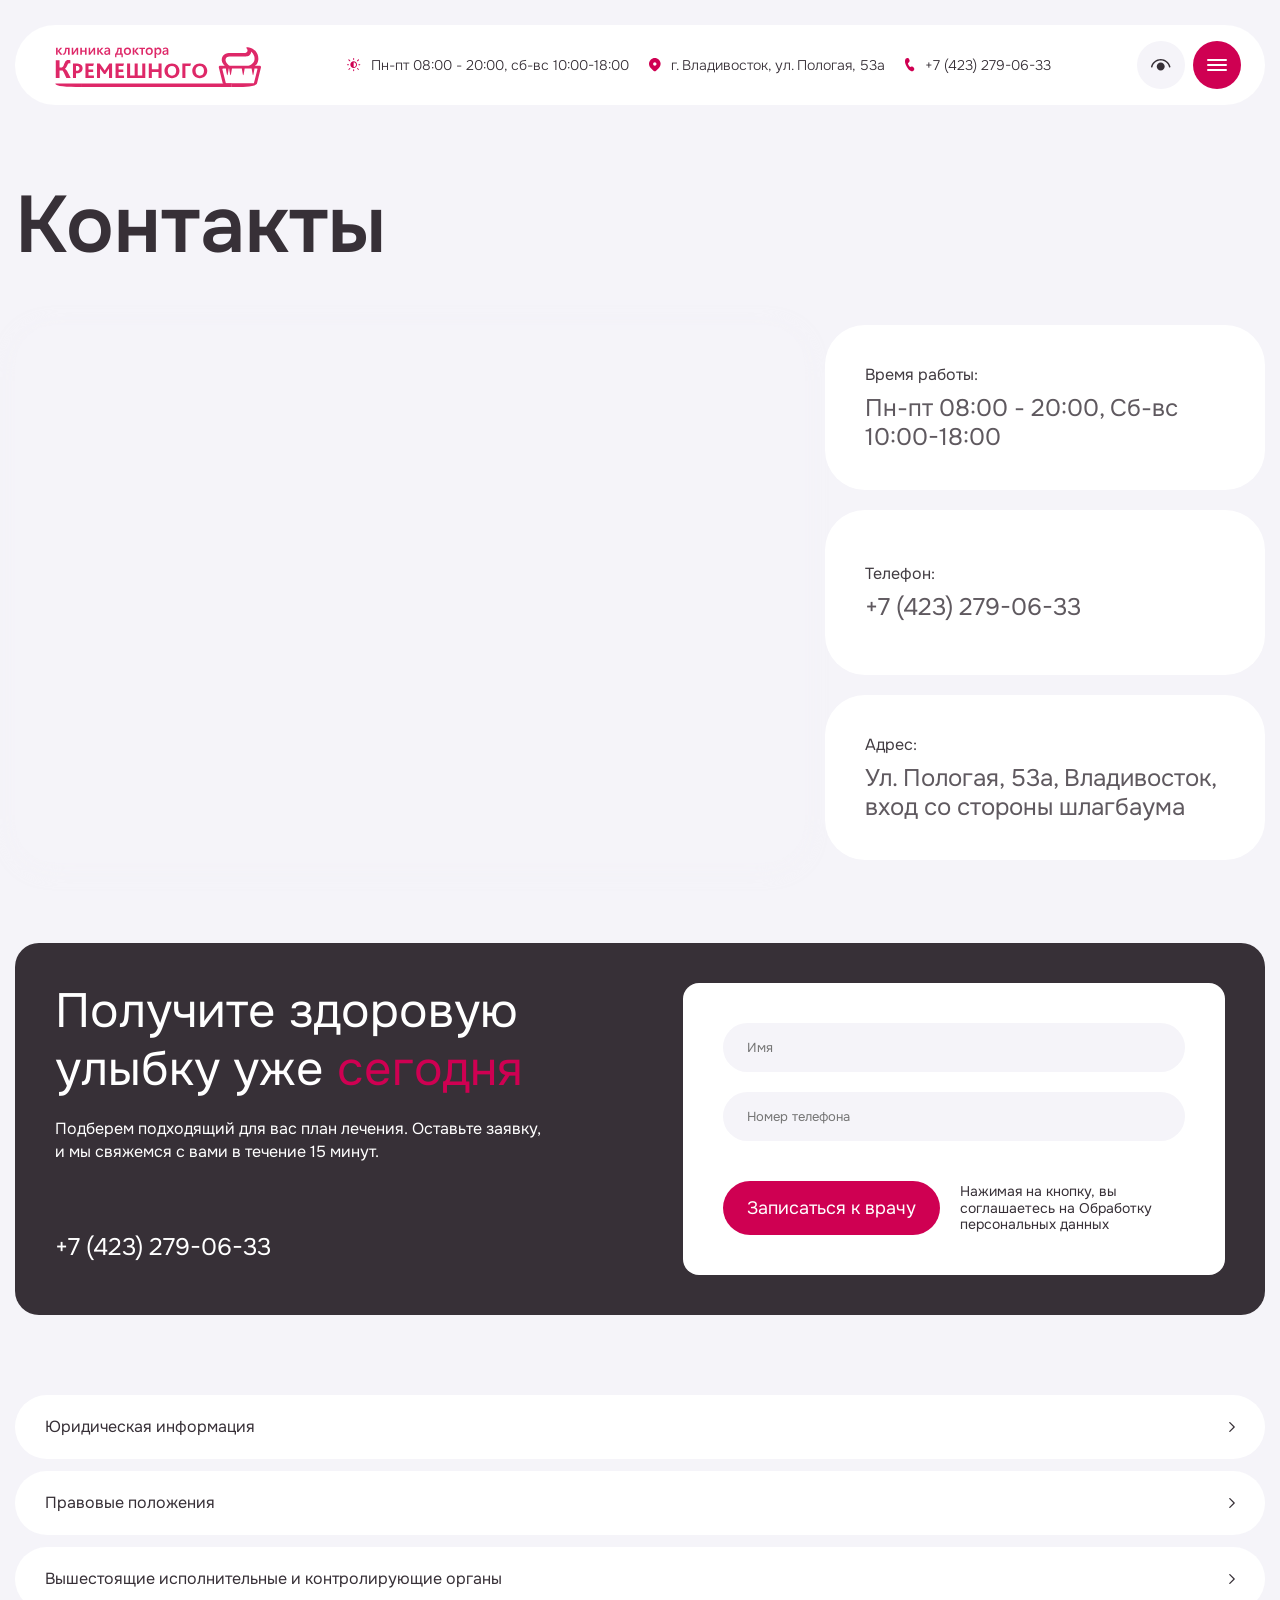
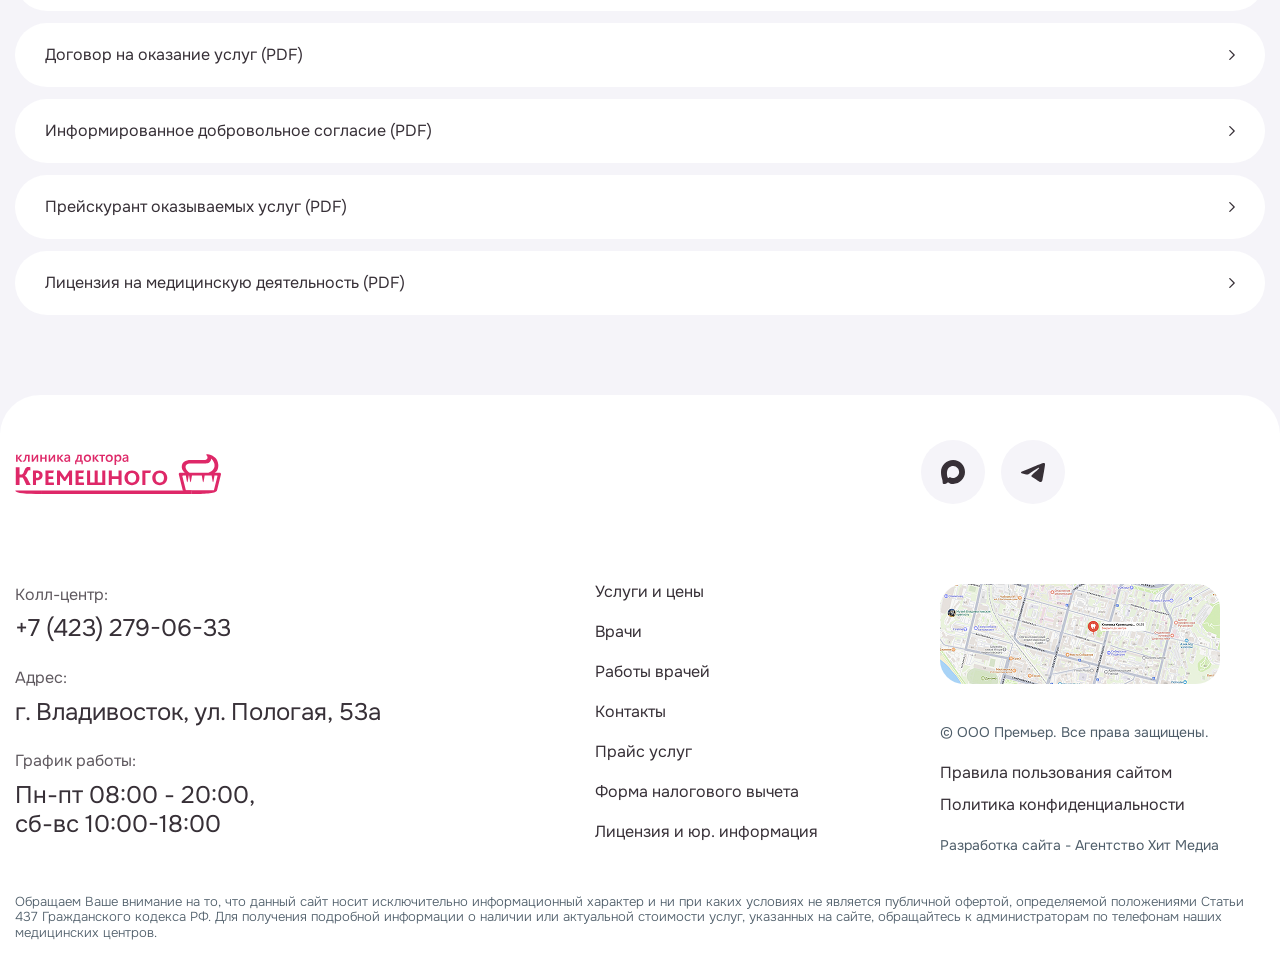
==== commit 1b2e30ee: "." ====
--- a/template-contacts.html
+++ b/template-contacts.html
@@ -70,10 +70,10 @@
                                 <nav class="nav">
                                     <p class="column__title">Меню</p>
                                     <ul class="nav__list">
-                                        <li class="nav__item"><a href="#">Врачи</a></li>
-                                        <li class="nav__item"><a href="#">Услуги и цены</a></li>
+                                        <li class="nav__item"><a href="template-doctors.html">Врачи</a></li>
+                                        <li class="nav__item"><a href="template-services.html">Услуги и цены</a></li>
                                         <li class="nav__item"><a href="#">Работы врачей</a></li>
-                                        <li class="nav__item"><a href="#">Контакты</a></li>
+                                        <li class="nav__item"><a href="template-contacts.html">Контакты</a></li>
                                     </ul>
                                 </nav>
                             </div>
@@ -362,15 +362,12 @@
         const accordionItem = accordionControl.closest('.accordion-list__item');
         const accordionContent = accordionControl.nextElementSibling;
         
-        // Проверяем: есть ли контент для раскрытия
         if (!accordionContent || !accordionContent.classList.contains('accordion-list__content')) {
-            // Если нет контента - это просто ссылка, пусть работает как обычно
             return;
         }
         
-        e.preventDefault(); // Отменяем переход только для аккордеонов
-        
-        // Далее ваш код аккордеона...
+        e.preventDefault();
+        
         const openedItem = el.querySelector('.accordion-list__item--opened');
         
         if (openedItem && openedItem !== accordionItem) {
@@ -393,71 +390,6 @@
         }
     });
 });
-// const accordionLists = document.querySelectorAll('.accordion-list');
-
-// accordionLists.forEach(el => {
-//     el.addEventListener('click', (e) => {
-//         const accordionControl = e.target.closest('.accordion-list__control');
-//         if (!accordionControl) return;
-//         e.preventDefault();
-        
-//         const accordionItem = accordionControl.parentElement;
-//         const accordionContent = accordionControl.nextElementSibling;
-        
-//         // Закрываем все остальные
-//         const allItems = el.querySelectorAll('.accordion-list__item');
-//         allItems.forEach(item => {
-//             if (item !== accordionItem && item.classList.contains('accordion-list__item--opened')) {
-//                 item.classList.remove('accordion-list__item--opened');
-//                 const content = item.querySelector('.accordion-list__content');
-//                 content.style.maxHeight = null;
-//             }
-//         });
-        
-//         // Переключаем текущий
-//         accordionItem.classList.toggle('accordion-list__item--opened');
-        
-//         if (accordionItem.classList.contains('accordion-list__item--opened')) {
-//             accordionContent.style.maxHeight = accordionContent.scrollHeight + 'px';
-//         } else {
-//             accordionContent.style.maxHeight = null;
-//         }
-//     });
-// });
-
-
-
-// const accordionLists = document.querySelectorAll('.accordion-list');
-
-// accordionLists.forEach(el => {
-
-//   el.addEventListener('click', (e) => {
-
-//     const accordionList = e.currentTarget
-//     const accordionOpenedItem = accordionList.querySelector('.accordion-list__item--opened')
-//     const accordionOpenedContent = accordionList.querySelector('.accordion-list__item--opened .accordion-list__content')
-
-//     const accordionControl = e.target.closest('.accordion-list__control');
-//     if (!accordionControl) return
-//     e.preventDefault()
-//     const accordionItem = accordionControl.parentElement;
-//     const accordionContent = accordionControl.nextElementSibling;
-
-//     if (accordionOpenedItem && accordionItem != accordionOpenedItem) {
-//       accordionOpenedItem.classList.remove('accordion-list__item--opened');
-//       accordionOpenedContent.style.maxHeight = null;
-//     }
-//     accordionItem.classList.toggle('accordion-list__item--opened');
-
-//     if (accordionItem.classList.contains('accordion-list__item--opened')) {
-//       accordionContent.style.maxHeight = accordionContent.scrollHeight + 'px';
-//     } else {
-//       accordionContent.style.maxHeight = null;
-//     }
-
-//     });
-
-// });
 
 
     </script>
